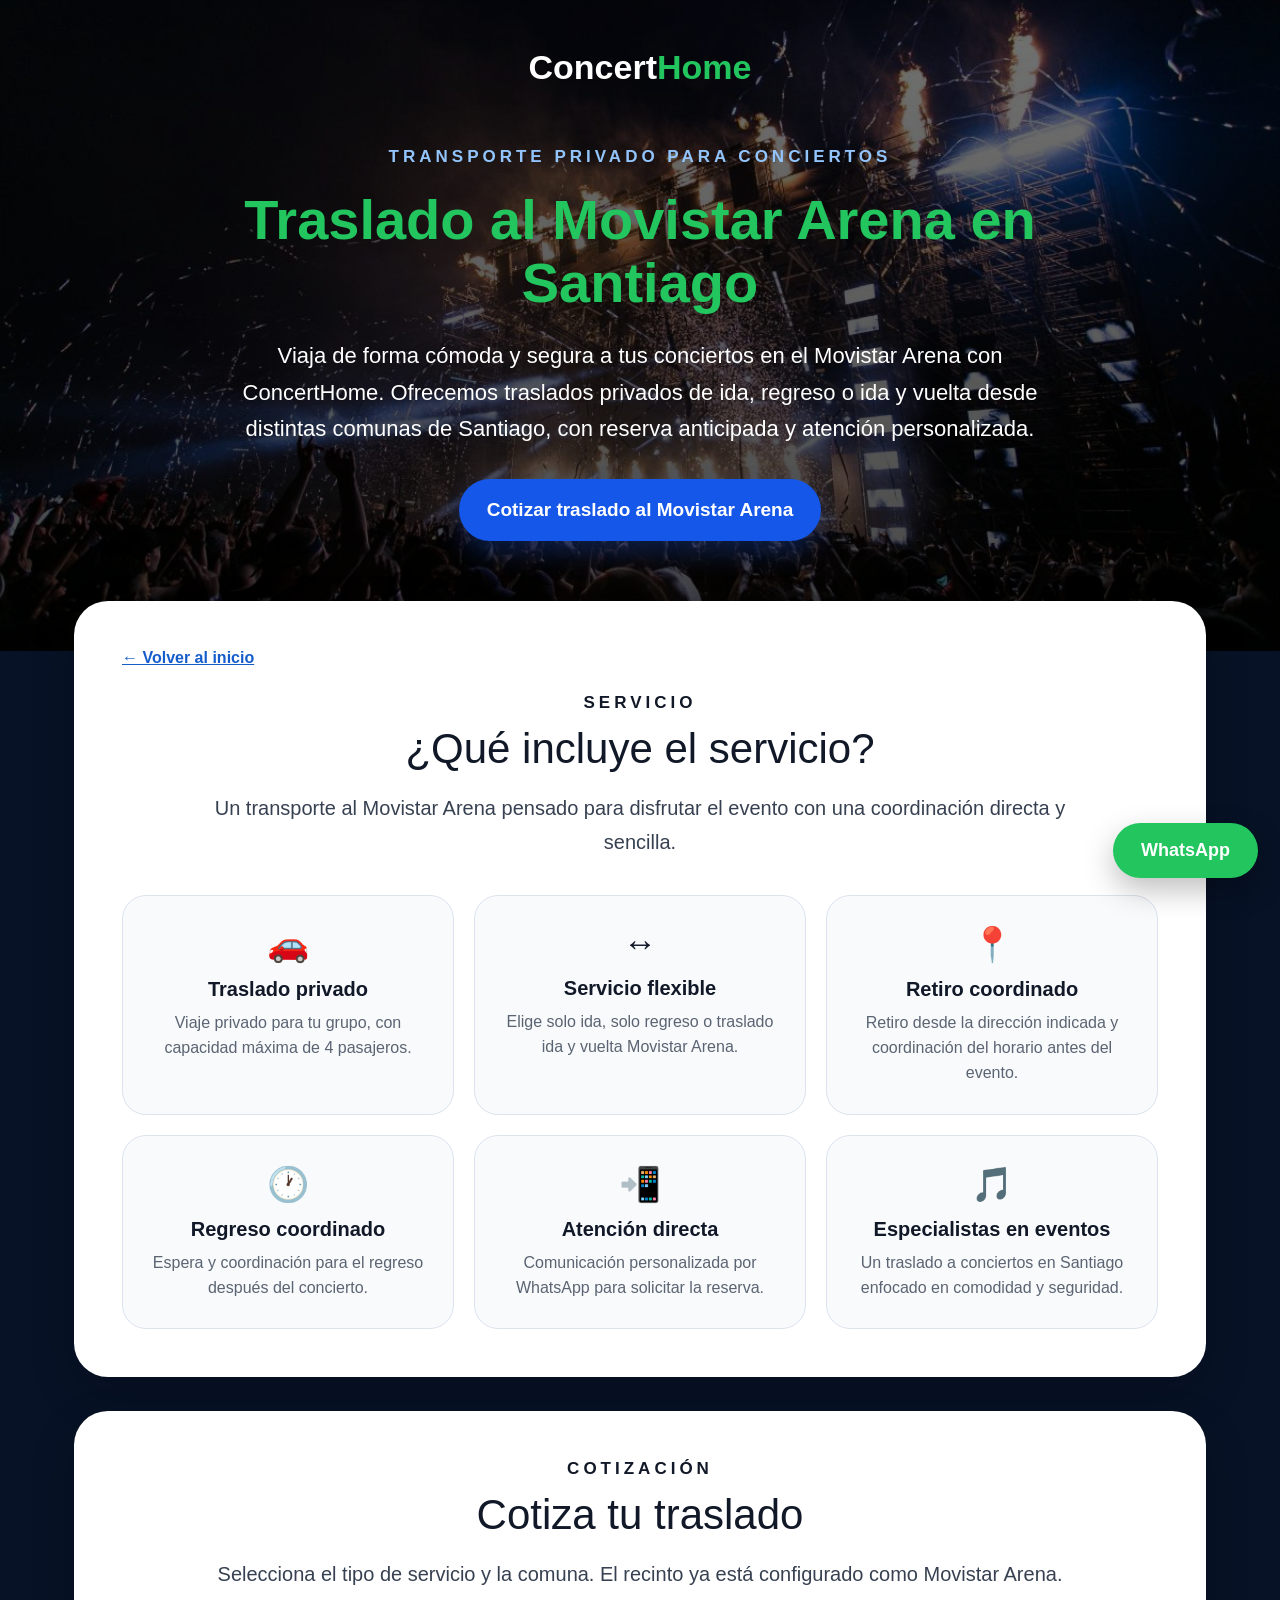
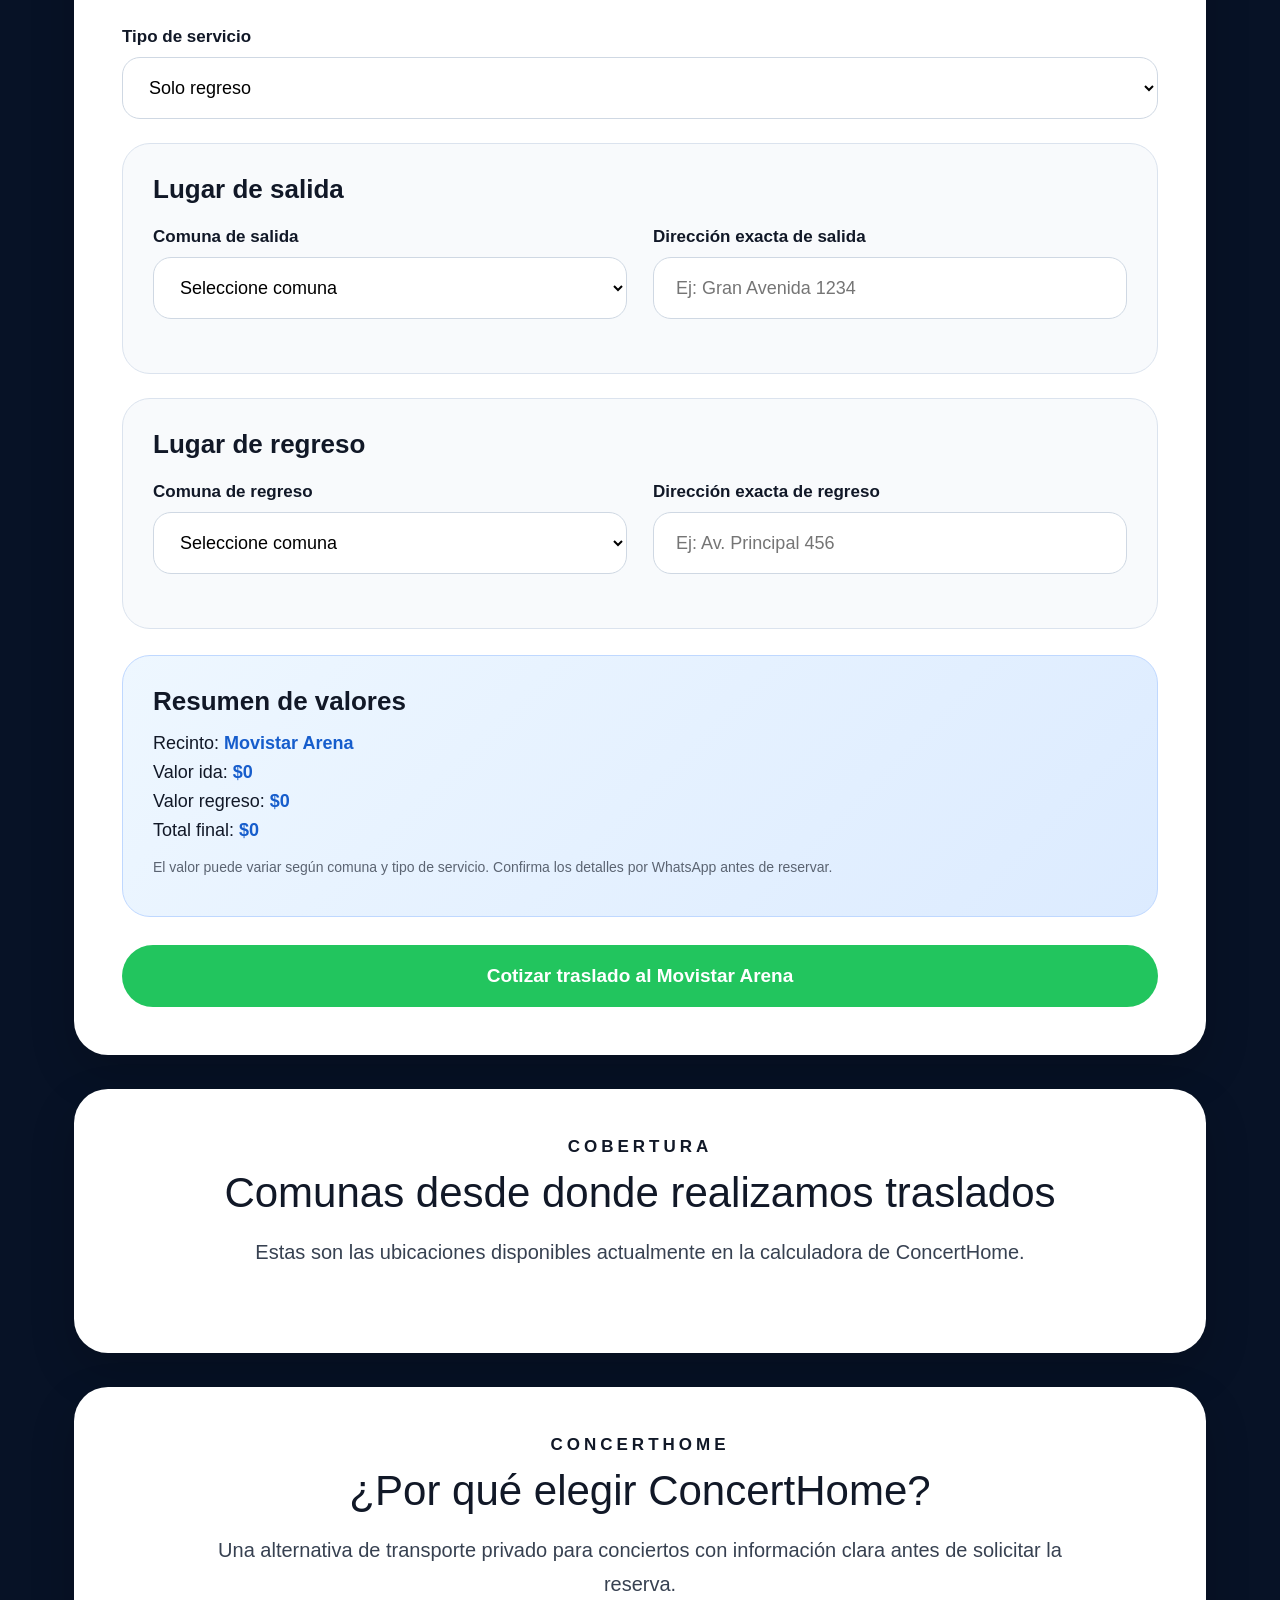
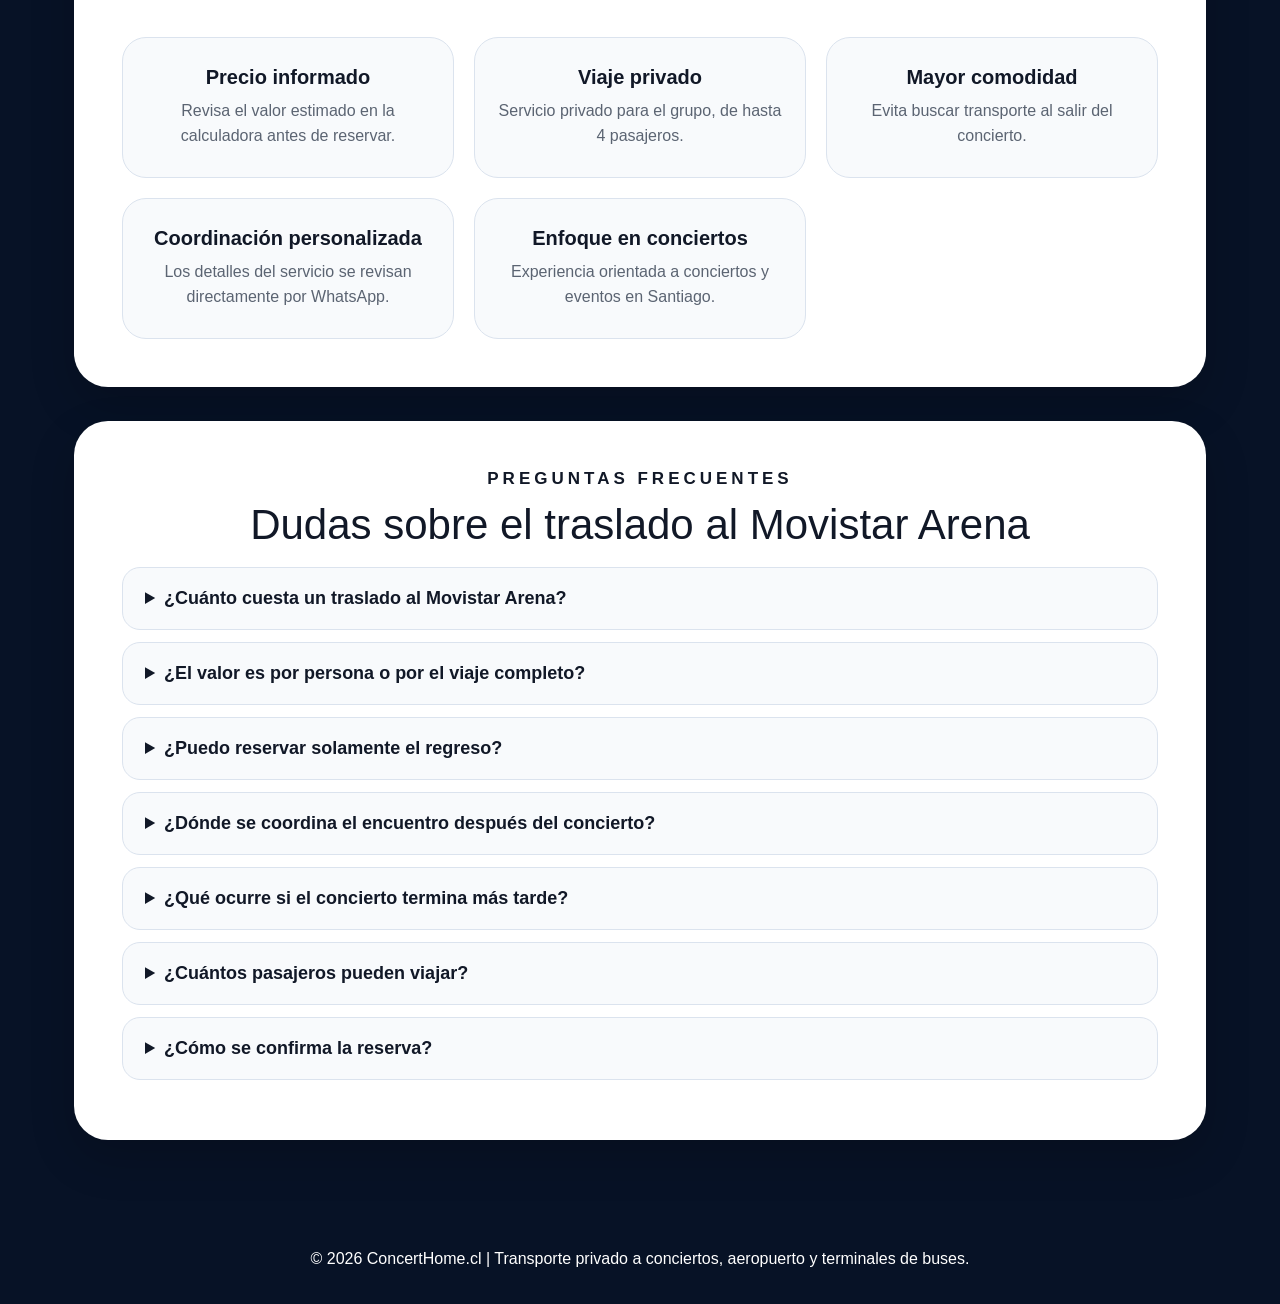
==== traslado-movistar-arena.html @ 7380d174 "Add Movistar Arena SEO landing page" ====
<!DOCTYPE html>
<html lang="es">
<head>
  <!-- Google Tag Manager -->
  <script>
  (function(w,d,s,l,i){w[l]=w[l]||[];w[l].push({'gtm.start':
  new Date().getTime(),event:'gtm.js'});var f=d.getElementsByTagName(s)[0],
  j=d.createElement(s),dl=l!='dataLayer'?'&l='+l:'';j.async=true;j.src=
  'https://www.googletagmanager.com/gtm.js?id='+i+dl;f.parentNode.insertBefore(j,f);
  })(window,document,'script','dataLayer','GTM-MF9P6RGQ');
  </script>
  <!-- End Google Tag Manager -->
  <meta charset="UTF-8">
  <meta name="viewport" content="width=device-width, initial-scale=1.0">
  <title>Traslado al Movistar Arena en Santiago | ConcertHome</title>
  <meta name="description" content="Cotiza tu traslado privado al Movistar Arena desde distintas comunas de Santiago. Viaja de ida, regreso o ida y vuelta con atención personalizada.">
  <link rel="canonical" href="https://concerthome.cl/traslado-movistar-arena.html">
  <meta property="og:type" content="website">
  <meta property="og:locale" content="es_CL">
  <meta property="og:site_name" content="ConcertHome">
  <meta property="og:title" content="Traslado al Movistar Arena en Santiago | ConcertHome">
  <meta property="og:description" content="Cotiza un traslado privado de ida, regreso o ida y vuelta al Movistar Arena desde distintas comunas de Santiago.">
  <meta property="og:url" content="https://concerthome.cl/traslado-movistar-arena.html">
  <meta property="og:image" content="https://concerthome.cl/fondo-concierto.jpg">
  <meta property="og:image:alt" content="Concierto en vivo durante la noche">
  <!-- Google tag (gtag.js) -->
  <script async src="https://www.googletagmanager.com/gtag/js?id=G-GWZK04RYD7"></script>
  <script>
    window.dataLayer = window.dataLayer || [];
    function gtag(){dataLayer.push(arguments);}
    gtag('js', new Date());
    gtag('config', 'G-GWZK04RYD7');
  </script>
  <script type="application/ld+json">
  {
    "@context": "https://schema.org",
    "@type": "Service",
    "name": "Traslado al Movistar Arena",
    "description": "Traslado privado de ida, regreso o ida y vuelta al Movistar Arena desde comunas disponibles de Santiago.",
    "provider": {
      "@type": "Organization",
      "name": "ConcertHome",
      "url": "https://concerthome.cl/"
    },
    "areaServed": {
      "@type": "AdministrativeArea",
      "name": "Región Metropolitana de Santiago"
    },
    "serviceType": "Transporte privado para conciertos",
    "url": "https://concerthome.cl/traslado-movistar-arena.html"
  }
  </script>
  <script type="application/ld+json">
  {
    "@context": "https://schema.org",
    "@type": "FAQPage",
    "mainEntity": [
      {
        "@type": "Question",
        "name": "¿Cuánto cuesta un traslado al Movistar Arena?",
        "acceptedAnswer": {
          "@type": "Answer",
          "text": "El precio depende de la comuna y del tipo de servicio. La calculadora muestra el valor estimado antes de solicitar la reserva."
        }
      },
      {
        "@type": "Question",
        "name": "¿El valor es por persona o por el viaje completo?",
        "acceptedAnswer": {
          "@type": "Answer",
          "text": "El servicio admite hasta 4 pasajeros. Confirma por WhatsApp si el precio mostrado corresponde al viaje completo antes de reservar."
        }
      },
      {
        "@type": "Question",
        "name": "¿Puedo reservar solamente el regreso?",
        "acceptedAnswer": {
          "@type": "Answer",
          "text": "Sí. La calculadora permite seleccionar solo ida, solo regreso o ida y vuelta."
        }
      },
      {
        "@type": "Question",
        "name": "¿Dónde se coordina el encuentro después del concierto?",
        "acceptedAnswer": {
          "@type": "Answer",
          "text": "El punto de encuentro se coordina directamente por WhatsApp antes del servicio."
        }
      },
      {
        "@type": "Question",
        "name": "¿Qué ocurre si el concierto termina más tarde?",
        "acceptedAnswer": {
          "@type": "Answer",
          "text": "La coordinación considera el horario de término del evento. Consulta por WhatsApp las condiciones aplicables a cambios o retrasos."
        }
      },
      {
        "@type": "Question",
        "name": "¿Cuántos pasajeros pueden viajar?",
        "acceptedAnswer": {
          "@type": "Answer",
          "text": "El servicio tiene una capacidad máxima de 4 pasajeros."
        }
      },
      {
        "@type": "Question",
        "name": "¿Cómo se confirma la reserva?",
        "acceptedAnswer": {
          "@type": "Answer",
          "text": "Después de cotizar, la solicitud se envía por WhatsApp para coordinar y confirmar la reserva directamente con ConcertHome."
        }
      }
    ]
  }
  </script>
  <style>
    * { box-sizing: border-box; margin: 0; padding: 0; }
    html { scroll-behavior: smooth; }
    body {
      font-family: Arial, Helvetica, sans-serif;
      background: #071226;
      color: #111827;
    }
    .hero {
      min-height: 640px;
      background: linear-gradient(rgba(0,0,0,.55), rgba(0,0,0,.72)), url("fondo-concierto.jpg");
      background-size: cover;
      background-position: center;
      padding: 48px 24px 110px;
      text-align: center;
      color: white;
    }
    .brand {
      display: inline-block;
      color: white;
      font-size: 34px;
      font-weight: 800;
      text-decoration: none;
      margin-bottom: 60px;
    }
    .brand span { color: #22c55e; }
    .hero-kicker {
      color: #93c5fd;
      letter-spacing: 4px;
      font-size: 17px;
      font-weight: 700;
      margin-bottom: 22px;
    }
    .hero h1 {
      color: #22c55e;
      font-size: 56px;
      line-height: 1.12;
      max-width: 850px;
      margin: 0 auto 24px;
      font-weight: 800;
    }
    .hero p {
      color: white;
      font-size: 22px;
      line-height: 1.65;
      max-width: 850px;
      margin: auto;
    }
    .hero-actions { margin-top: 32px; }
    .page {
      max-width: 1180px;
      margin: -50px auto 0;
      padding: 0 24px 40px;
    }
    .section-card {
      background: white;
      border-radius: 34px;
      padding: 48px;
      margin-bottom: 34px;
      box-shadow: 0 18px 45px rgba(0,0,0,.18);
    }
    .eyebrow {
      text-align: center;
      letter-spacing: 4px;
      font-weight: 700;
      font-size: 17px;
      margin-bottom: 12px;
    }
    .section-title {
      text-align: center;
      font-size: 42px;
      margin-bottom: 18px;
      font-weight: 500;
    }
    .section-text {
      text-align: center;
      font-size: 20px;
      line-height: 1.7;
      color: #374151;
      max-width: 900px;
      margin: 0 auto 36px;
    }
    .features {
      display: grid;
      grid-template-columns: repeat(3, 1fr);
      gap: 20px;
    }
    .feature {
      background: #f8fafc;
      border: 1px solid #dbe3ee;
      border-radius: 24px;
      padding: 28px 22px;
      text-align: center;
    }
    .feature h3 { font-size: 20px; margin-bottom: 10px; }
    .feature p { color: #5b6472; font-size: 16px; line-height: 1.55; }
    .feature .icon { font-size: 34px; margin-bottom: 14px; }
    .form-group { margin-bottom: 24px; }
    label {
      display: block;
      font-size: 17px;
      font-weight: 700;
      margin-bottom: 10px;
    }
    select, input {
      width: 100%;
      height: 62px;
      border-radius: 18px;
      border: 1px solid #cfd8e3;
      padding: 0 22px;
      font-size: 18px;
      background: white;
    }
    select:focus, input:focus {
      outline: none;
      border-color: #2563eb;
      box-shadow: 0 0 0 5px rgba(37,99,235,.15);
    }
    .grid-2 { display: grid; grid-template-columns: repeat(2, 1fr); gap: 26px; }
    .inner-box {
      background: #f8fafc;
      border: 1px solid #dbe3ee;
      border-radius: 28px;
      padding: 30px;
      margin-top: 24px;
    }
    .inner-box h3 { font-size: 26px; margin-bottom: 22px; }
    .hidden { display: none; }
    .summary {
      background: linear-gradient(135deg, #eef7ff, #dcebff);
      border: 1px solid #bfd8ff;
      border-radius: 28px;
      padding: 30px;
      margin-top: 26px;
    }
    .summary h3 { font-size: 26px; margin-bottom: 16px; }
    .summary p { font-size: 18px; margin: 8px 0; }
    .summary span { color: #165dcc; font-weight: 700; }
    .note { color: #5b6472; font-size: 14px !important; line-height: 1.5; margin-top: 16px !important; }
    .actions { margin-top: 28px; }
    .btn {
      min-height: 62px;
      border: 0;
      border-radius: 999px;
      padding: 17px 28px;
      color: white;
      text-decoration: none;
      font-size: 19px;
      font-weight: 800;
      display: inline-flex;
      align-items: center;
      justify-content: center;
      cursor: pointer;
    }
    .btn-primary { background: #1557e8; box-shadow: 0 12px 24px rgba(21,87,232,.28); }
    .btn-whatsapp { background: #22c55e; width: 100%; }
    .communes {
      display: flex;
      flex-wrap: wrap;
      gap: 10px;
      justify-content: center;
    }
    .commune {
      background: #edf1f5;
      color: #475569;
      padding: 9px 15px;
      border-radius: 999px;
      font-weight: 700;
      font-size: 14px;
    }
    .faq details {
      background: #f8fafc;
      border: 1px solid #dbe3ee;
      border-radius: 18px;
      padding: 20px 22px;
      margin-bottom: 12px;
    }
    .faq summary { cursor: pointer; font-size: 18px; font-weight: 700; }
    .faq p { color: #475569; line-height: 1.65; padding-top: 14px; }
    .back-link { display: inline-block; color: #165dcc; font-weight: 700; margin-bottom: 26px; }
    .whatsapp-float {
      position: fixed;
      right: 22px;
      bottom: 22px;
      background: #22c55e;
      color: white;
      text-decoration: none;
      padding: 17px 28px;
      border-radius: 999px;
      font-size: 18px;
      font-weight: 800;
      box-shadow: 0 12px 30px rgba(0,0,0,.25);
      z-index: 999;
    }
    footer { padding: 36px 24px; color: white; text-align: center; }
    @media (max-width: 900px) {
      .features { grid-template-columns: repeat(2, 1fr); }
      .grid-2 { grid-template-columns: 1fr; }
    }
    @media (max-width: 600px) {
      body { overflow-x: hidden; }
      .hero { min-height: auto; padding: 30px 18px 70px; }
      .brand { font-size: 27px; margin-bottom: 38px; }
      .hero-kicker { font-size: 13px; line-height: 1.5; }
      .hero h1 { font-size: 32px; }
      .hero p { font-size: 17px; }
      .page { margin-top: -30px; padding: 0 14px 30px; }
      .section-card { padding: 27px 18px; border-radius: 20px; }
      .section-title { font-size: 28px; }
      .section-text { font-size: 16px; }
      .features { grid-template-columns: 1fr; }
      .inner-box { padding: 22px 16px; }
      select, input { font-size: 16px; }
      .btn { width: 100%; font-size: 16px; }
      .whatsapp-float { right: 12px; bottom: 12px; padding: 12px 18px; font-size: 15px; }
    }
  </style>
</head>
<body>
  <!-- Google Tag Manager (noscript) -->
  <noscript><iframe src="https://www.googletagmanager.com/ns.html?id=GTM-MF9P6RGQ"
  height="0" width="0" style="display:none;visibility:hidden"></iframe></noscript>
  <!-- End Google Tag Manager (noscript) -->

  <header class="hero">
    <a class="brand" href="index.html" aria-label="Volver al inicio de ConcertHome">Concert<span>Home</span></a>
    <div class="hero-kicker">TRANSPORTE PRIVADO PARA CONCIERTOS</div>
    <h1>Traslado al Movistar Arena en Santiago</h1>
    <p>Viaja de forma cómoda y segura a tus conciertos en el Movistar Arena con ConcertHome. Ofrecemos traslados privados de ida, regreso o ida y vuelta desde distintas comunas de Santiago, con reserva anticipada y atención personalizada.</p>
    <div class="hero-actions">
      <a class="btn btn-primary" href="#cotizar">Cotizar traslado al Movistar Arena</a>
    </div>
  </header>

  <a class="whatsapp-float" id="whatsappFloat" href="https://wa.me/56965195972?text=Hola%2C%20quiero%20cotizar%20un%20traslado%20al%20Movistar%20Arena." target="_blank" rel="noopener" onclick="gtag('event', 'whatsapp_click');">WhatsApp</a>

  <main class="page">
    <section class="section-card">
      <a class="back-link" href="index.html">← Volver al inicio</a>
      <div class="eyebrow">SERVICIO</div>
      <h2 class="section-title">¿Qué incluye el servicio?</h2>
      <p class="section-text">Un transporte al Movistar Arena pensado para disfrutar el evento con una coordinación directa y sencilla.</p>
      <div class="features">
        <article class="feature"><div class="icon">🚗</div><h3>Traslado privado</h3><p>Viaje privado para tu grupo, con capacidad máxima de 4 pasajeros.</p></article>
        <article class="feature"><div class="icon">↔️</div><h3>Servicio flexible</h3><p>Elige solo ida, solo regreso o traslado ida y vuelta Movistar Arena.</p></article>
        <article class="feature"><div class="icon">📍</div><h3>Retiro coordinado</h3><p>Retiro desde la dirección indicada y coordinación del horario antes del evento.</p></article>
        <article class="feature"><div class="icon">🕐</div><h3>Regreso coordinado</h3><p>Espera y coordinación para el regreso después del concierto.</p></article>
        <article class="feature"><div class="icon">📲</div><h3>Atención directa</h3><p>Comunicación personalizada por WhatsApp para solicitar la reserva.</p></article>
        <article class="feature"><div class="icon">🎵</div><h3>Especialistas en eventos</h3><p>Un traslado a conciertos en Santiago enfocado en comodidad y seguridad.</p></article>
      </div>
    </section>

    <section class="section-card" id="cotizar">
      <div class="eyebrow">COTIZACIÓN</div>
      <h2 class="section-title">Cotiza tu traslado</h2>
      <p class="section-text">Selecciona el tipo de servicio y la comuna. El recinto ya está configurado como Movistar Arena.</p>
      <div class="form-group">
        <label for="tipoServicio">Tipo de servicio</label>
        <select id="tipoServicio">
          <option value="ida">Solo ida</option>
          <option value="regreso" selected>Solo regreso</option>
          <option value="ida_vuelta">Ida y vuelta</option>
        </select>
      </div>
      <div class="inner-box" id="bloqueIda">
        <h3>Lugar de salida</h3>
        <div class="grid-2">
          <div class="form-group">
            <label for="comunaIda">Comuna de salida</label>
            <select id="comunaIda"><option value="">Seleccione comuna</option></select>
          </div>
          <div class="form-group">
            <label for="direccionIda">Dirección exacta de salida</label>
            <input id="direccionIda" type="text" placeholder="Ej: Gran Avenida 1234">
          </div>
        </div>
      </div>
      <div class="inner-box" id="bloqueRegreso">
        <h3>Lugar de regreso</h3>
        <div class="grid-2">
          <div class="form-group">
            <label for="comunaRegreso">Comuna de regreso</label>
            <select id="comunaRegreso"><option value="">Seleccione comuna</option></select>
          </div>
          <div class="form-group">
            <label for="direccionRegreso">Dirección exacta de regreso</label>
            <input id="direccionRegreso" type="text" placeholder="Ej: Av. Principal 456">
          </div>
        </div>
      </div>
      <div class="summary" aria-live="polite">
        <h3>Resumen de valores</h3>
        <p>Recinto: <span>Movistar Arena</span></p>
        <p>Valor ida: <span id="valorIda">$0</span></p>
        <p>Valor regreso: <span id="valorRegreso">$0</span></p>
        <p>Total final: <span id="valorTotal">$0</span></p>
        <p class="note">El valor puede variar según comuna y tipo de servicio. Confirma los detalles por WhatsApp antes de reservar.</p>
      </div>
      <div class="actions">
        <a class="btn btn-whatsapp" id="btnWhatsapp" href="https://wa.me/56965195972?text=Hola%2C%20quiero%20cotizar%20un%20traslado%20al%20Movistar%20Arena." target="_blank" rel="noopener" onclick="gtag('event', 'whatsapp_click');">Cotizar traslado al Movistar Arena</a>
      </div>
    </section>

    <section class="section-card">
      <div class="eyebrow">COBERTURA</div>
      <h2 class="section-title">Comunas desde donde realizamos traslados</h2>
      <p class="section-text">Estas son las ubicaciones disponibles actualmente en la calculadora de ConcertHome.</p>
      <div class="communes" id="listaComunas"></div>
    </section>

    <section class="section-card">
      <div class="eyebrow">CONCERTHOME</div>
      <h2 class="section-title">¿Por qué elegir ConcertHome?</h2>
      <p class="section-text">Una alternativa de transporte privado para conciertos con información clara antes de solicitar la reserva.</p>
      <div class="features">
        <article class="feature"><h3>Precio informado</h3><p>Revisa el valor estimado en la calculadora antes de reservar.</p></article>
        <article class="feature"><h3>Viaje privado</h3><p>Servicio privado para el grupo, de hasta 4 pasajeros.</p></article>
        <article class="feature"><h3>Mayor comodidad</h3><p>Evita buscar transporte al salir del concierto.</p></article>
        <article class="feature"><h3>Coordinación personalizada</h3><p>Los detalles del servicio se revisan directamente por WhatsApp.</p></article>
        <article class="feature"><h3>Enfoque en conciertos</h3><p>Experiencia orientada a conciertos y eventos en Santiago.</p></article>
      </div>
    </section>

    <section class="section-card faq">
      <div class="eyebrow">PREGUNTAS FRECUENTES</div>
      <h2 class="section-title">Dudas sobre el traslado al Movistar Arena</h2>
      <details><summary>¿Cuánto cuesta un traslado al Movistar Arena?</summary><p>El precio depende de la comuna y del tipo de servicio. Usa la calculadora para conocer el valor estimado antes de solicitar la reserva.</p></details>
      <!-- CONFIRMAR: indicar expresamente si todas las tarifas corresponden al vehículo completo. -->
      <details><summary>¿El valor es por persona o por el viaje completo?</summary><p>El servicio admite hasta 4 pasajeros. Confirma por WhatsApp si el precio mostrado corresponde al viaje completo antes de reservar.</p></details>
      <details><summary>¿Puedo reservar solamente el regreso?</summary><p>Sí. La calculadora permite seleccionar solo ida, solo regreso o ida y vuelta.</p></details>
      <!-- CONFIRMAR: definir el punto o procedimiento habitual de encuentro después de cada evento. -->
      <details><summary>¿Dónde se coordina el encuentro después del concierto?</summary><p>El punto de encuentro se coordina directamente por WhatsApp antes del servicio.</p></details>
      <!-- CONFIRMAR: definir tolerancia de espera y posibles cargos ante retrasos del evento. -->
      <details><summary>¿Qué ocurre si el concierto termina más tarde?</summary><p>La coordinación considera el horario de término del evento. Consulta por WhatsApp las condiciones aplicables a cambios o retrasos.</p></details>
      <details><summary>¿Cuántos pasajeros pueden viajar?</summary><p>El servicio tiene una capacidad máxima de 4 pasajeros.</p></details>
      <!-- CONFIRMAR: definir si se exige abono, comprobante u otro requisito para confirmar. -->
      <details><summary>¿Cómo se confirma la reserva?</summary><p>Después de cotizar, la solicitud se envía por WhatsApp para coordinar y confirmar la reserva directamente con ConcertHome.</p></details>
    </section>
  </main>

  <footer>© 2026 ConcertHome.cl | Transporte privado a conciertos, aeropuerto y terminales de buses.</footer>
  <script src="concert-home-data.js"></script>
  <script>
    const tipoServicio = document.getElementById("tipoServicio");
    const comunaIda = document.getElementById("comunaIda");
    const comunaRegreso = document.getElementById("comunaRegreso");
    const direccionIda = document.getElementById("direccionIda");
    const direccionRegreso = document.getElementById("direccionRegreso");
    const bloqueIda = document.getElementById("bloqueIda");
    const bloqueRegreso = document.getElementById("bloqueRegreso");
    const valorIda = document.getElementById("valorIda");
    const valorRegreso = document.getElementById("valorRegreso");
    const valorTotal = document.getElementById("valorTotal");
    const btnWhatsapp = document.getElementById("btnWhatsapp");
    const whatsappFloat = document.getElementById("whatsappFloat");

    function formatoCLP(valor) {
      return "$" + valor.toLocaleString("es-CL");
    }

    function cargarComunas() {
      const comunas = Object.keys(preciosComunas).sort((a, b) => a.localeCompare(b, "es"));
      comunas.forEach((comuna) => {
        [comunaIda, comunaRegreso].forEach((select) => {
          const option = document.createElement("option");
          option.value = comuna;
          option.textContent = comuna;
          select.appendChild(option);
        });
        const item = document.createElement("span");
        item.className = "commune";
        item.textContent = comuna;
        document.getElementById("listaComunas").appendChild(item);
      });
    }

    function actualizarVista() {
      const tipo = tipoServicio.value;
      bloqueIda.classList.toggle("hidden", tipo === "regreso");
      bloqueRegreso.classList.toggle("hidden", tipo === "ida");
      calcular();
    }

    function calcular() {
      const tipo = tipoServicio.value;
      const ida = (tipo === "ida" || tipo === "ida_vuelta") ? (preciosComunas[comunaIda.value] || 0) : 0;
      const regreso = (tipo === "regreso" || tipo === "ida_vuelta") ? (preciosComunas[comunaRegreso.value] || 0) : 0;
      const total = ida + regreso;
      valorIda.textContent = formatoCLP(ida);
      valorRegreso.textContent = formatoCLP(regreso);
      valorTotal.textContent = formatoCLP(total);

      const mensaje = [
        "Hola, quiero cotizar un traslado al Movistar Arena.",
        "",
        "Tipo de servicio: " + tipoServicio.options[tipoServicio.selectedIndex].text,
        "Comuna de ida: " + (comunaIda.value || "No aplica"),
        "Dirección ida: " + (direccionIda.value || "No indicada"),
        "Comuna de regreso: " + (comunaRegreso.value || "No aplica"),
        "Dirección regreso: " + (direccionRegreso.value || "No indicada"),
        "",
        "Valor ida: " + formatoCLP(ida),
        "Valor regreso: " + formatoCLP(regreso),
        "Total estimado: " + formatoCLP(total)
      ].join("\n");
      const link = "https://wa.me/" + telefonoWhatsApp + "?text=" + encodeURIComponent(mensaje);
      btnWhatsapp.href = link;
      whatsappFloat.href = link;
    }

    tipoServicio.addEventListener("change", actualizarVista);
    comunaIda.addEventListener("change", calcular);
    comunaRegreso.addEventListener("change", calcular);
    direccionIda.addEventListener("input", calcular);
    direccionRegreso.addEventListener("input", calcular);
    cargarComunas();
    actualizarVista();
  </script>
</body>
</html>
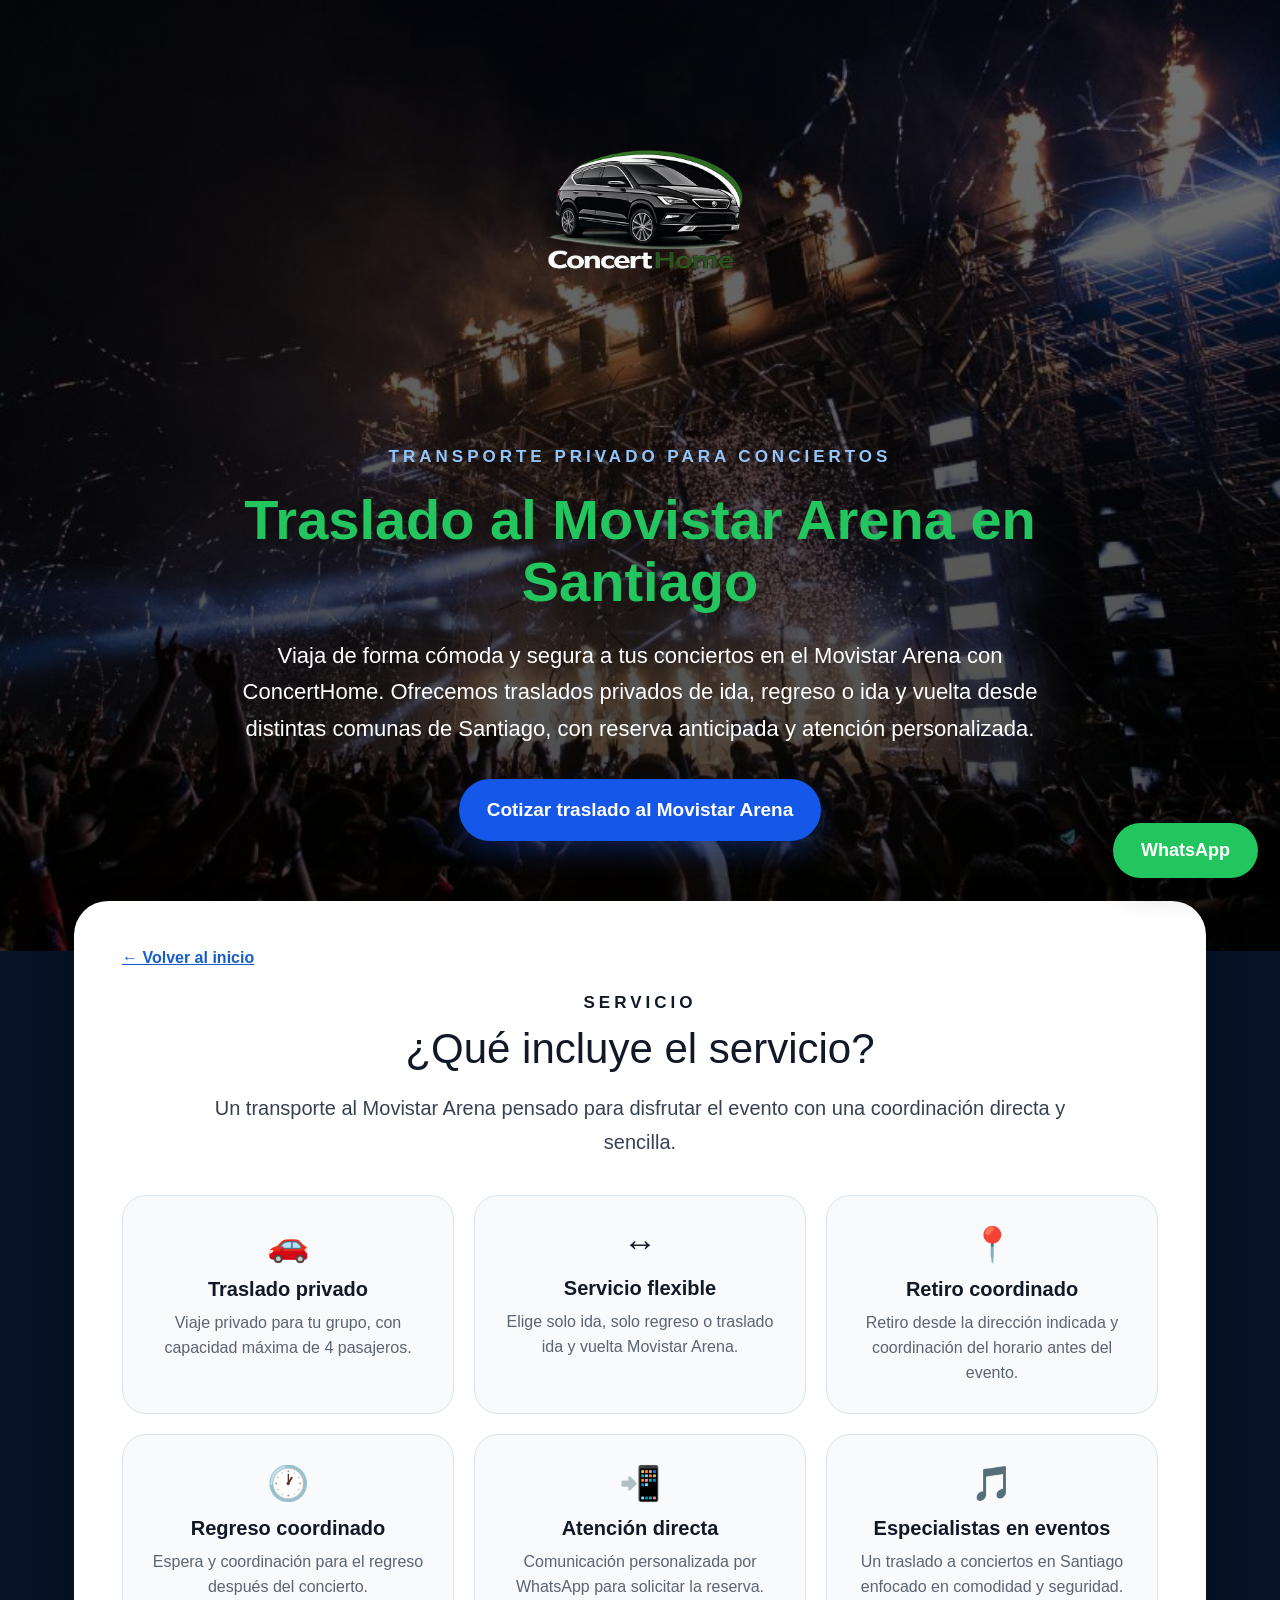
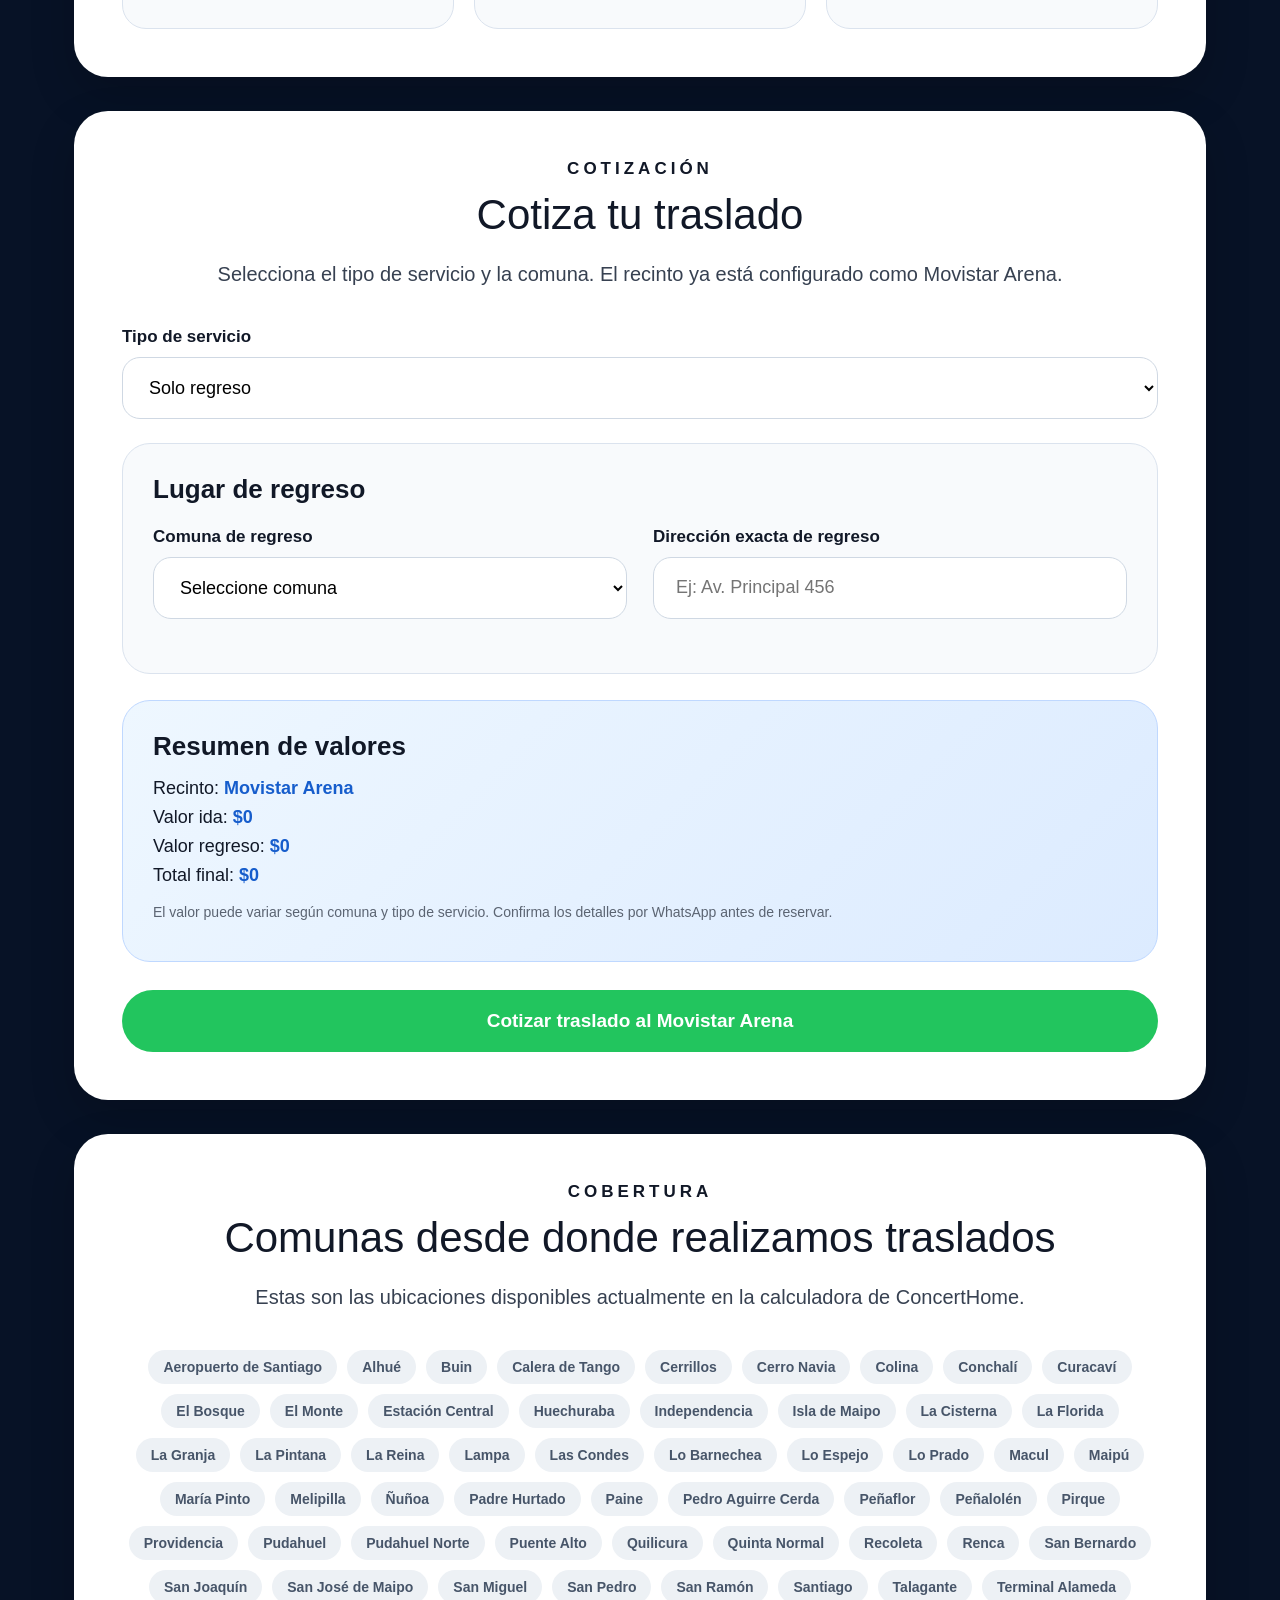
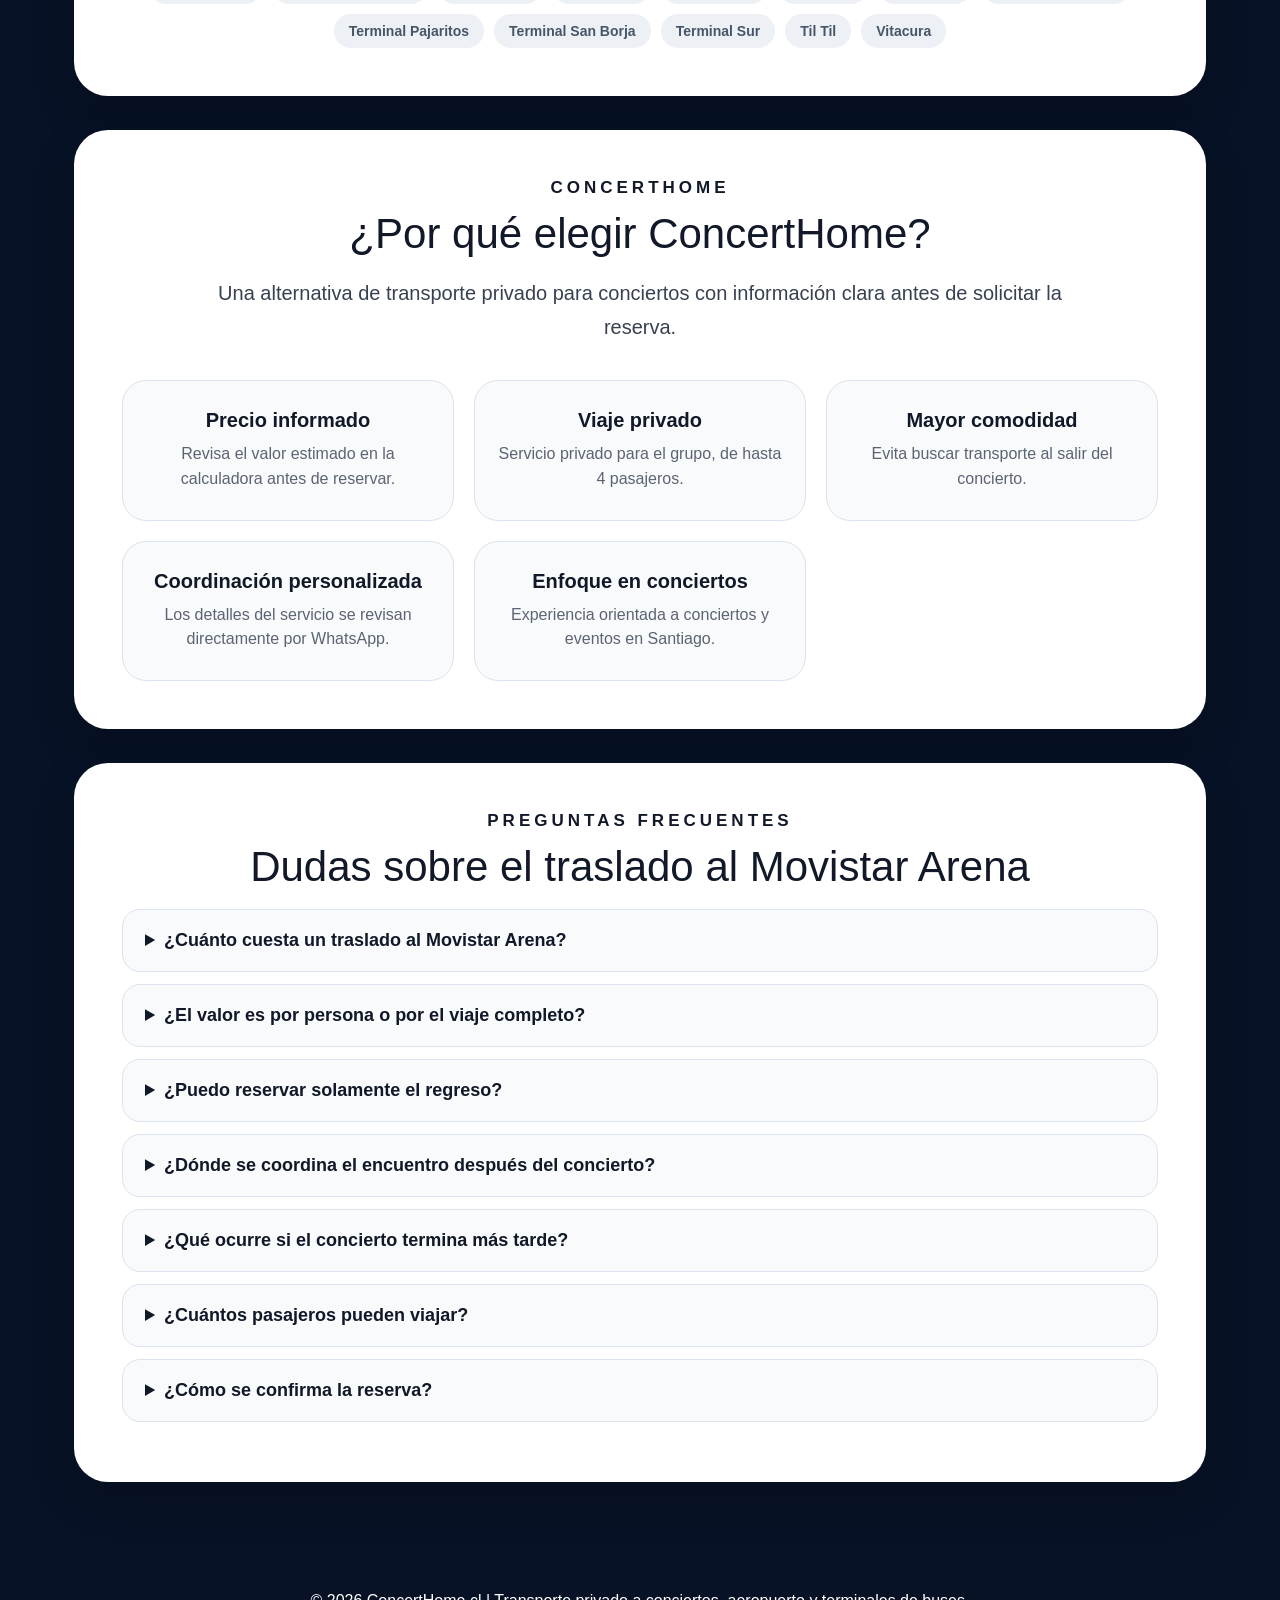
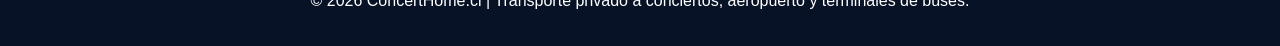
==== commit edc323b3: "Use ConcertHome logo on Movistar Arena page" ====
--- a/traslado-movistar-arena.html
+++ b/traslado-movistar-arena.html
@@ -132,14 +132,16 @@
       color: white;
     }
     .brand {
-      display: inline-block;
-      color: white;
-      font-size: 34px;
-      font-weight: 800;
-      text-decoration: none;
-      margin-bottom: 60px;
-    }
-    .brand span { color: #22c55e; }
+      display: block;
+      max-width: 520px;
+      margin: 0 auto 52px;
+    }
+    .brand img {
+      display: block;
+      width: 100%;
+      height: auto;
+      object-fit: contain;
+    }
     .hero-kicker {
       color: #93c5fd;
       letter-spacing: 4px;
@@ -316,7 +318,7 @@
     @media (max-width: 600px) {
       body { overflow-x: hidden; }
       .hero { min-height: auto; padding: 30px 18px 70px; }
-      .brand { font-size: 27px; margin-bottom: 38px; }
+      .brand { max-width: 260px; margin-bottom: 34px; }
       .hero-kicker { font-size: 13px; line-height: 1.5; }
       .hero h1 { font-size: 32px; }
       .hero p { font-size: 17px; }
@@ -339,7 +341,9 @@
   <!-- End Google Tag Manager (noscript) -->
 
   <header class="hero">
-    <a class="brand" href="index.html" aria-label="Volver al inicio de ConcertHome">Concert<span>Home</span></a>
+    <a class="brand" href="index.html" aria-label="Volver al inicio de ConcertHome">
+      <img src="logo.png.png" alt="ConcertHome">
+    </a>
     <div class="hero-kicker">TRANSPORTE PRIVADO PARA CONCIERTOS</div>
     <h1>Traslado al Movistar Arena en Santiago</h1>
     <p>Viaja de forma cómoda y segura a tus conciertos en el Movistar Arena con ConcertHome. Ofrecemos traslados privados de ida, regreso o ida y vuelta desde distintas comunas de Santiago, con reserva anticipada y atención personalizada.</p>
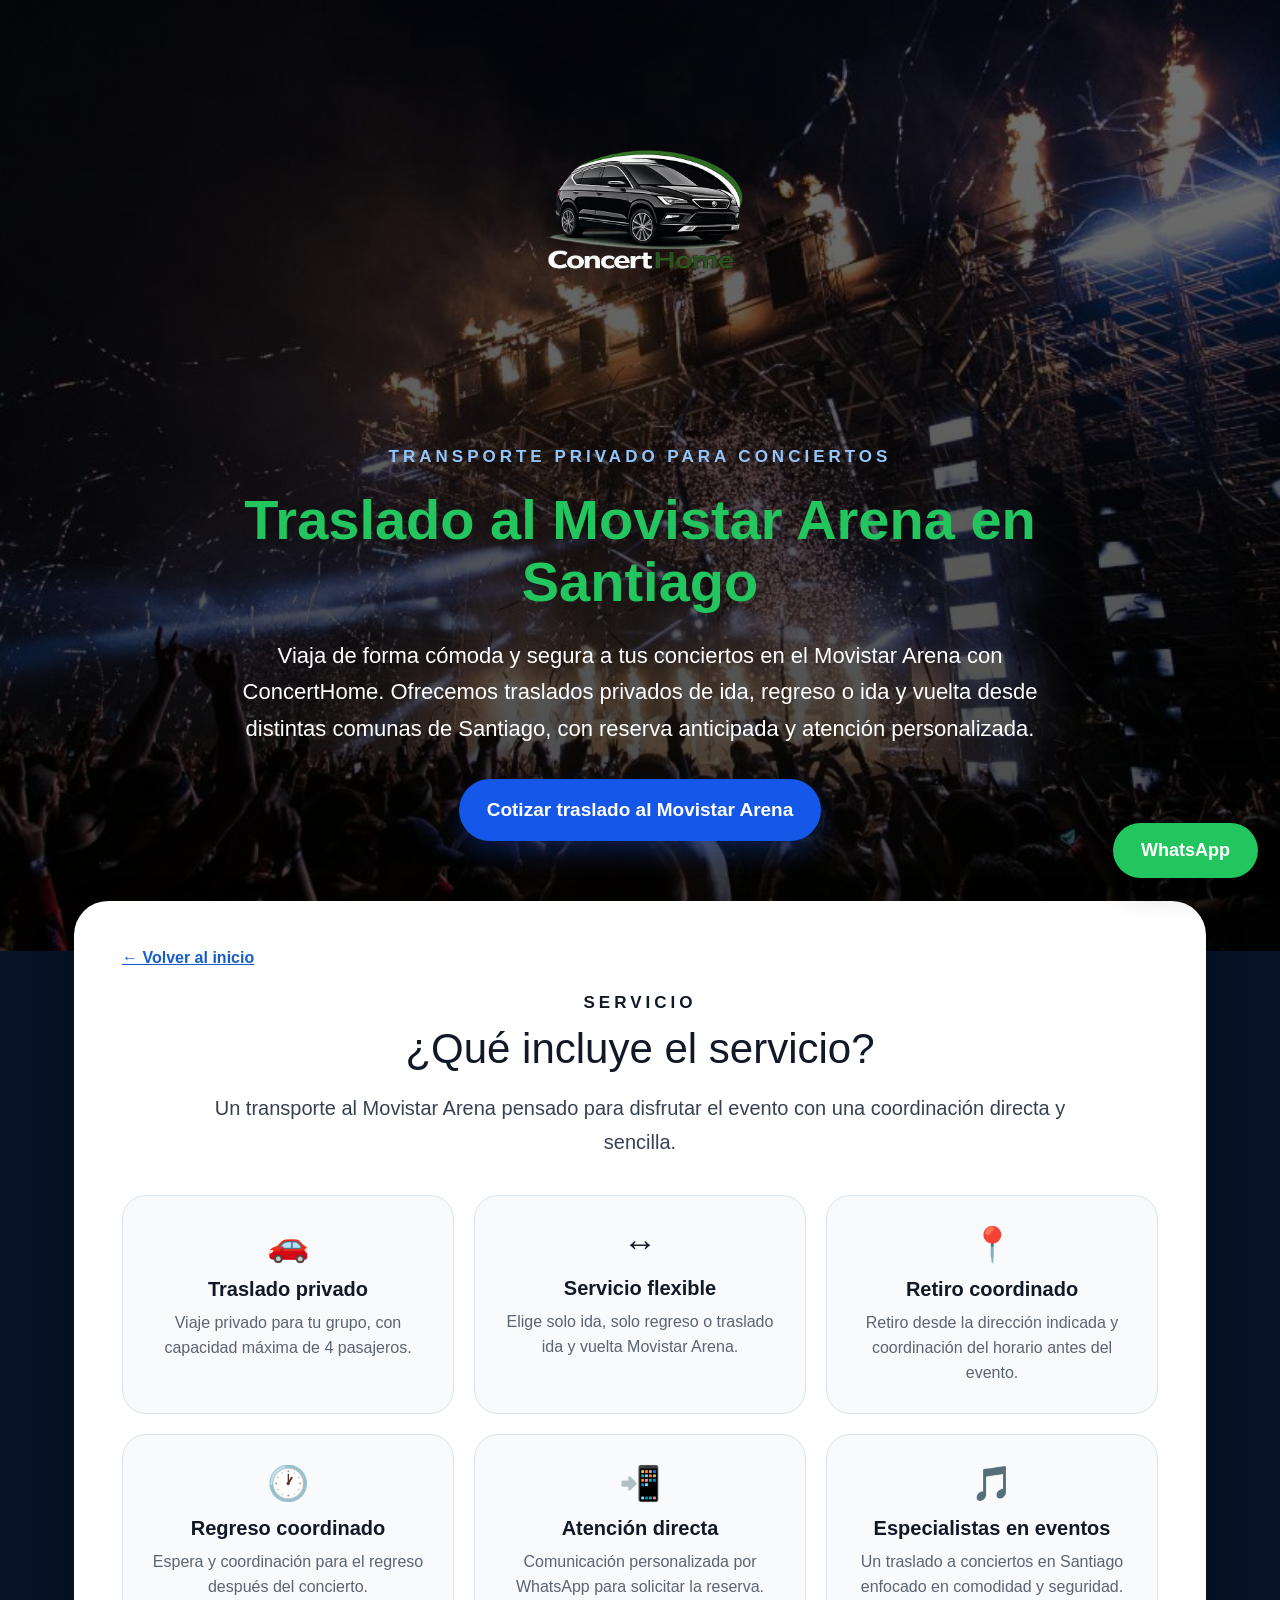
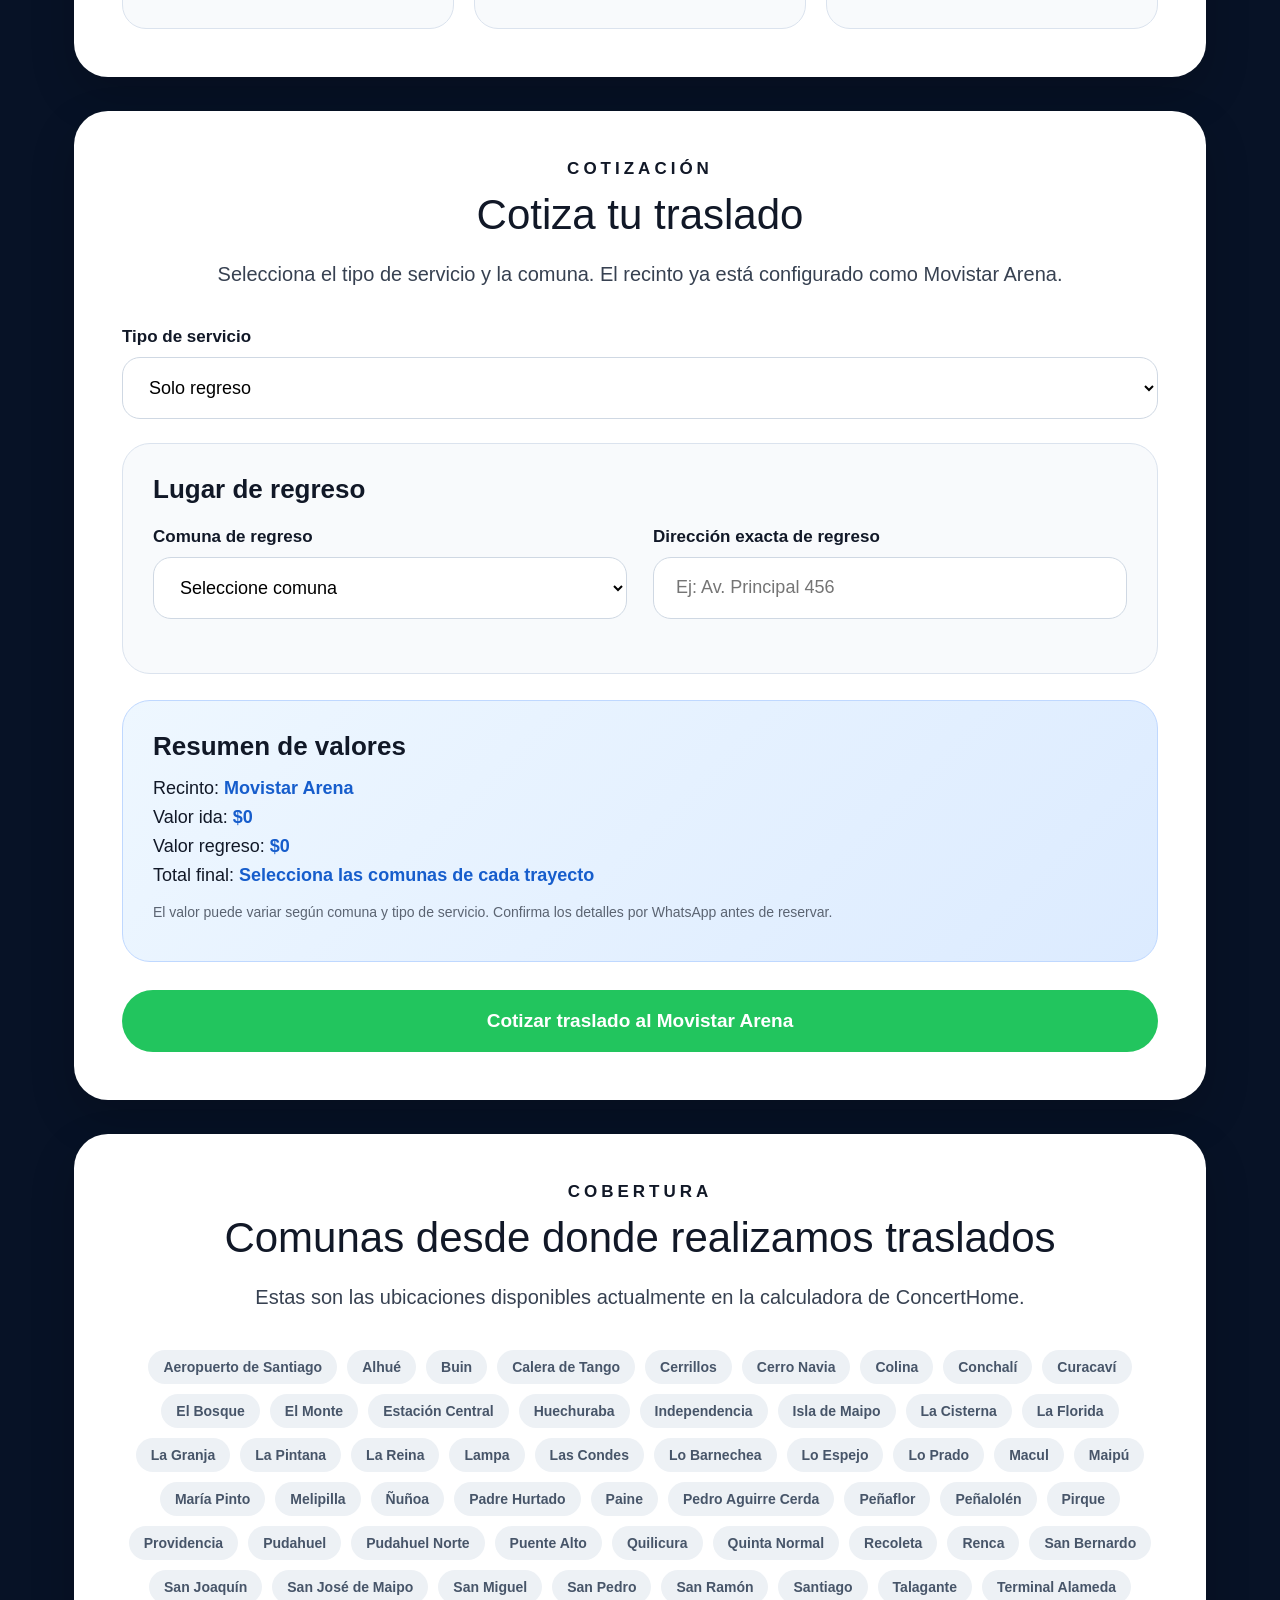
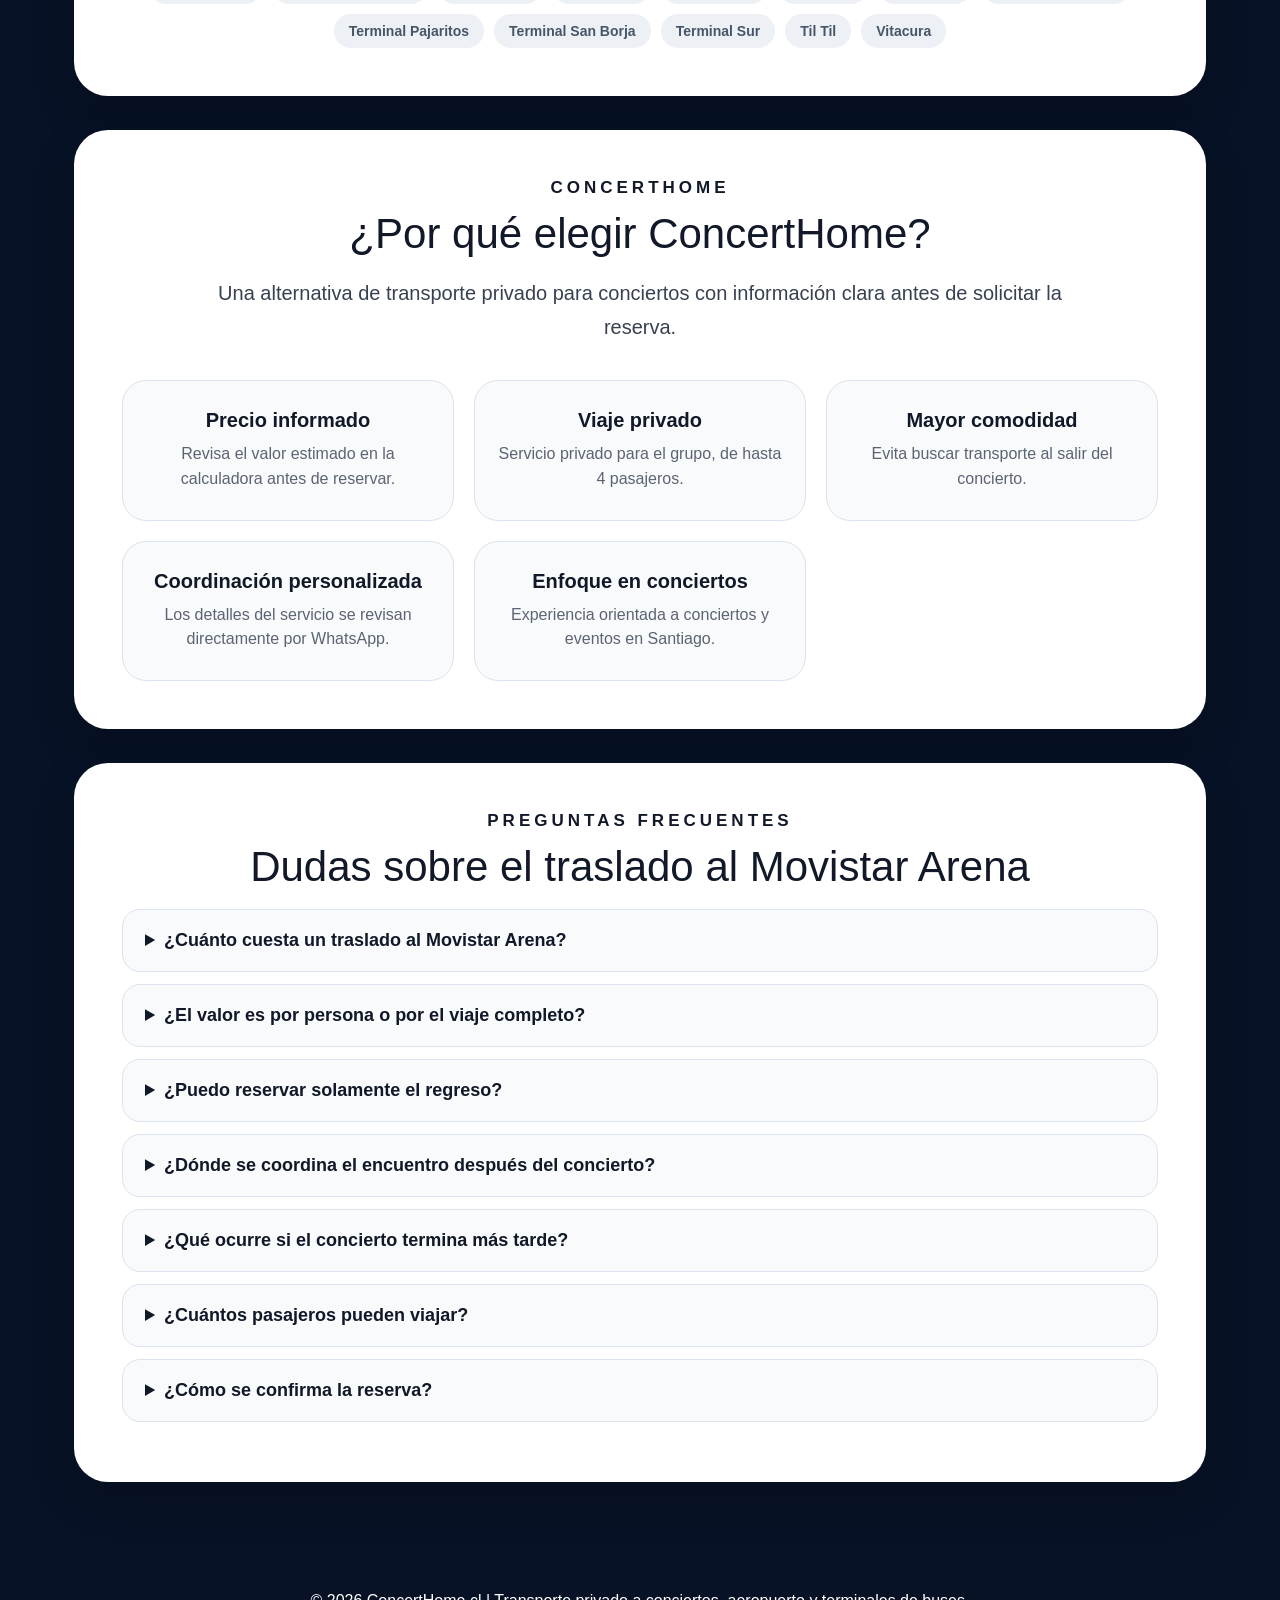
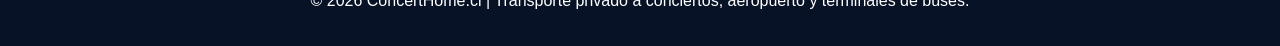
==== commit 1b2b9749: "Completar ajuste 2% de aeropuerto y validar ambos trayectos antes de cotizar" ====
--- a/traslado-movistar-arena.html
+++ b/traslado-movistar-arena.html
@@ -508,7 +508,7 @@
       const total = ida + regreso;
       valorIda.textContent = formatoCLP(ida);
       valorRegreso.textContent = formatoCLP(regreso);
-      valorTotal.textContent = formatoCLP(total);
+      valorTotal.textContent = cotizacionCompleta() ? formatoCLP(total) : "Selecciona las comunas de cada trayecto";
 
       const mensaje = [
         "Hola, quiero cotizar un traslado al Movistar Arena.",
@@ -533,8 +533,10 @@
     comunaRegreso.addEventListener("change", calcular);
     direccionIda.addEventListener("input", calcular);
     direccionRegreso.addEventListener("input", calcular);
+    protegerCotizacion();
     cargarComunas();
     actualizarVista();
   </script>
 </body>
 </html>
+
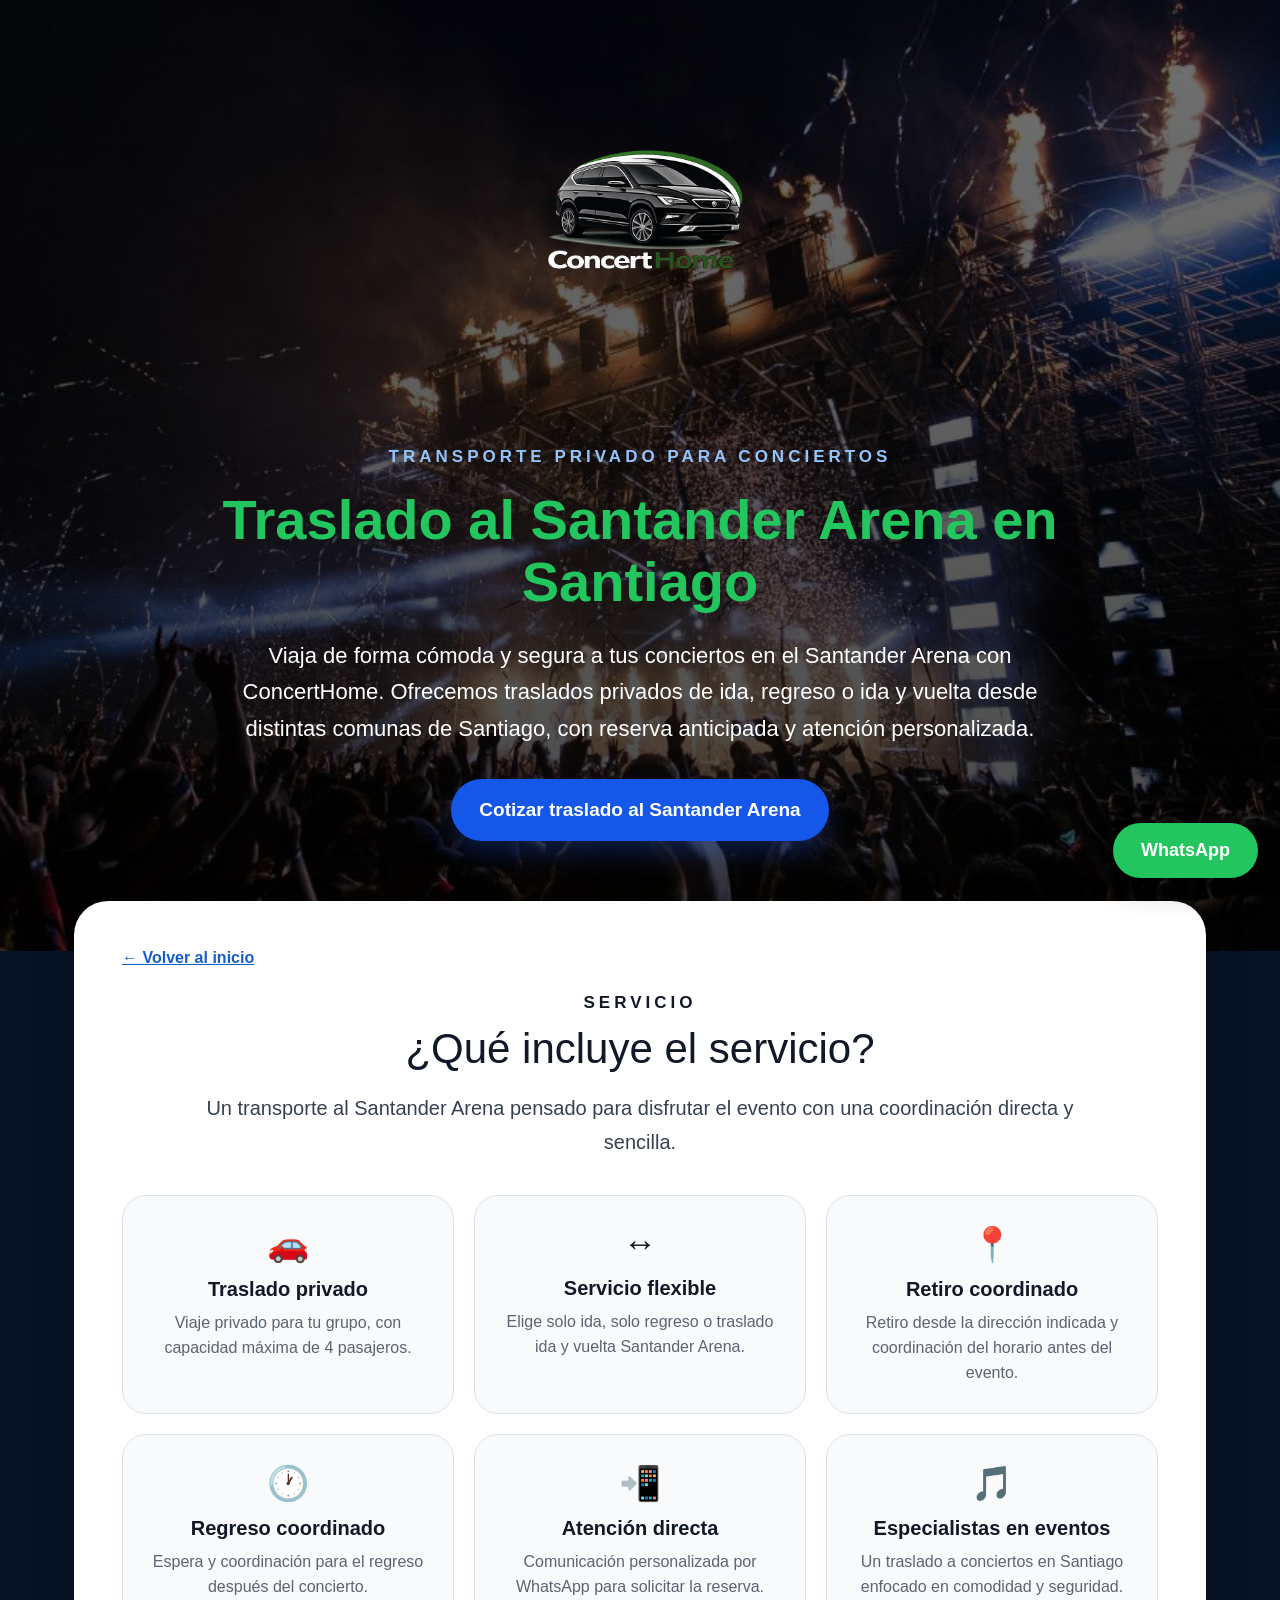
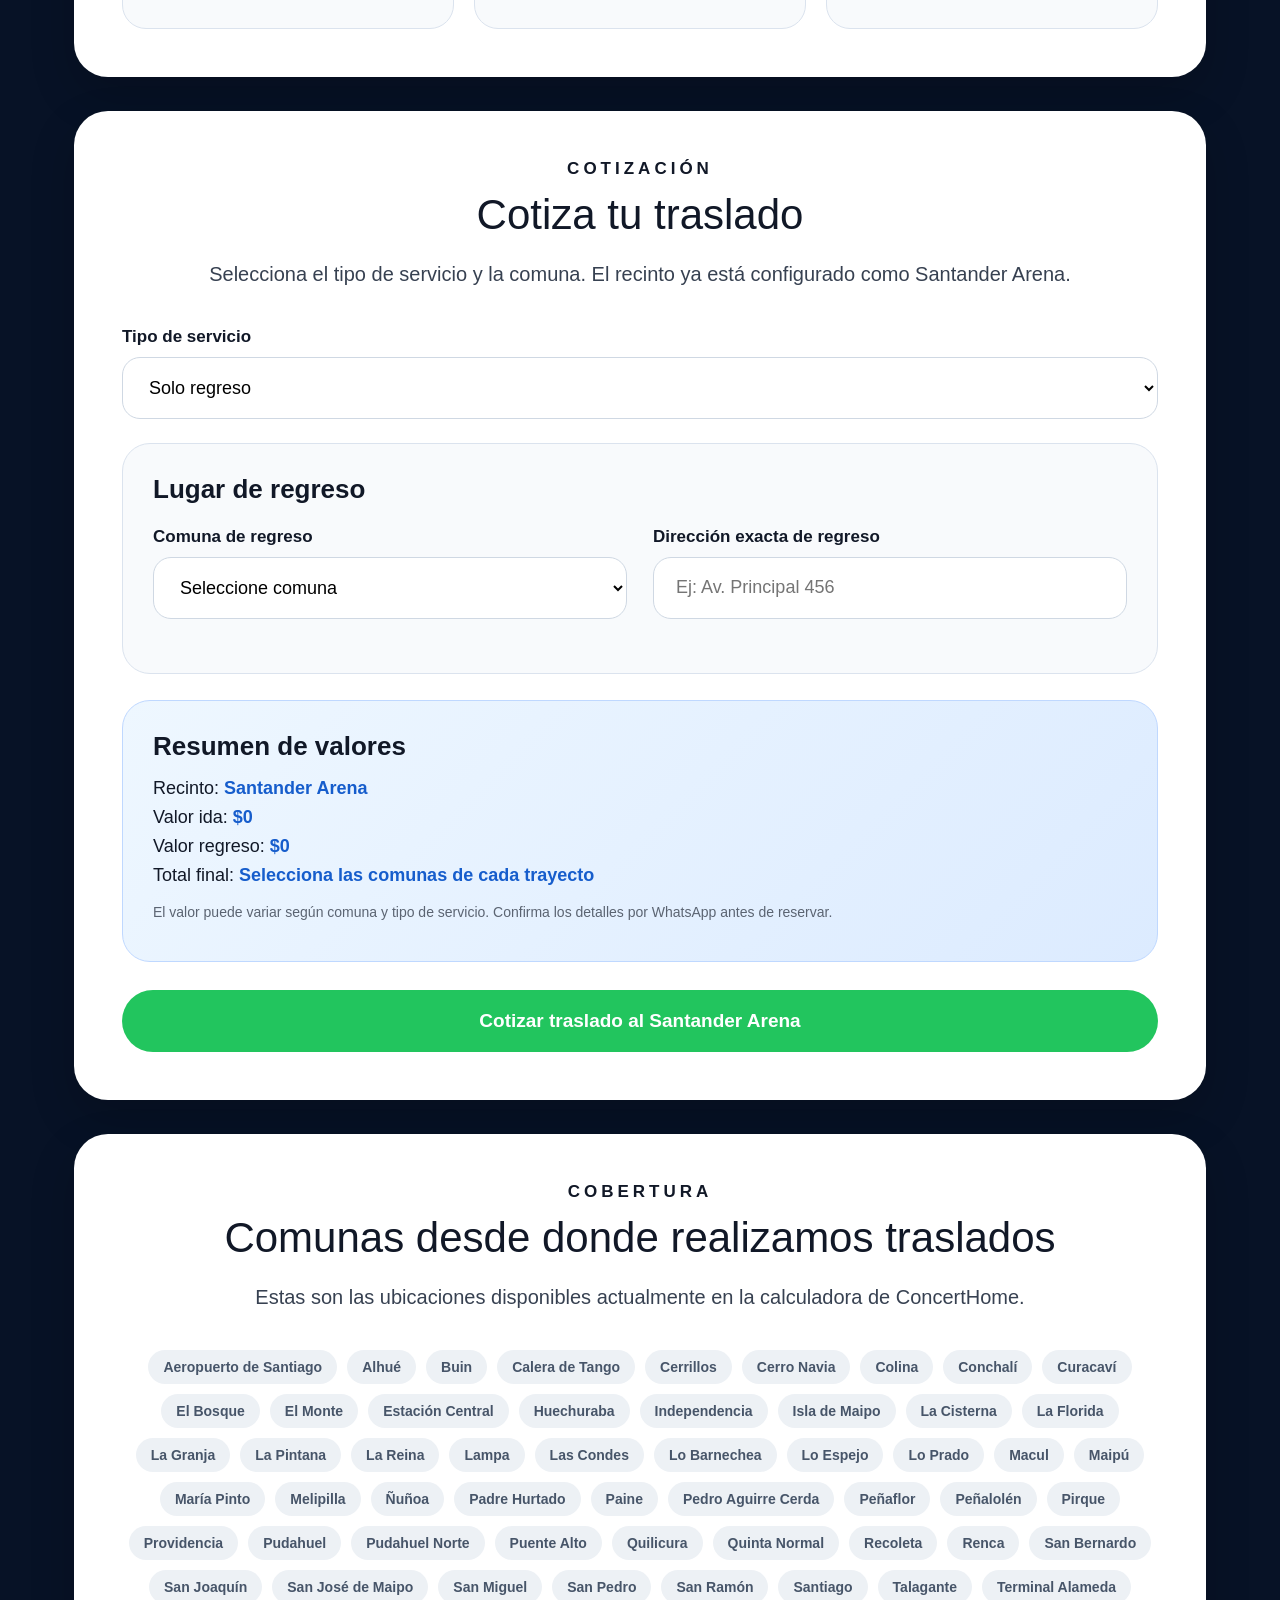
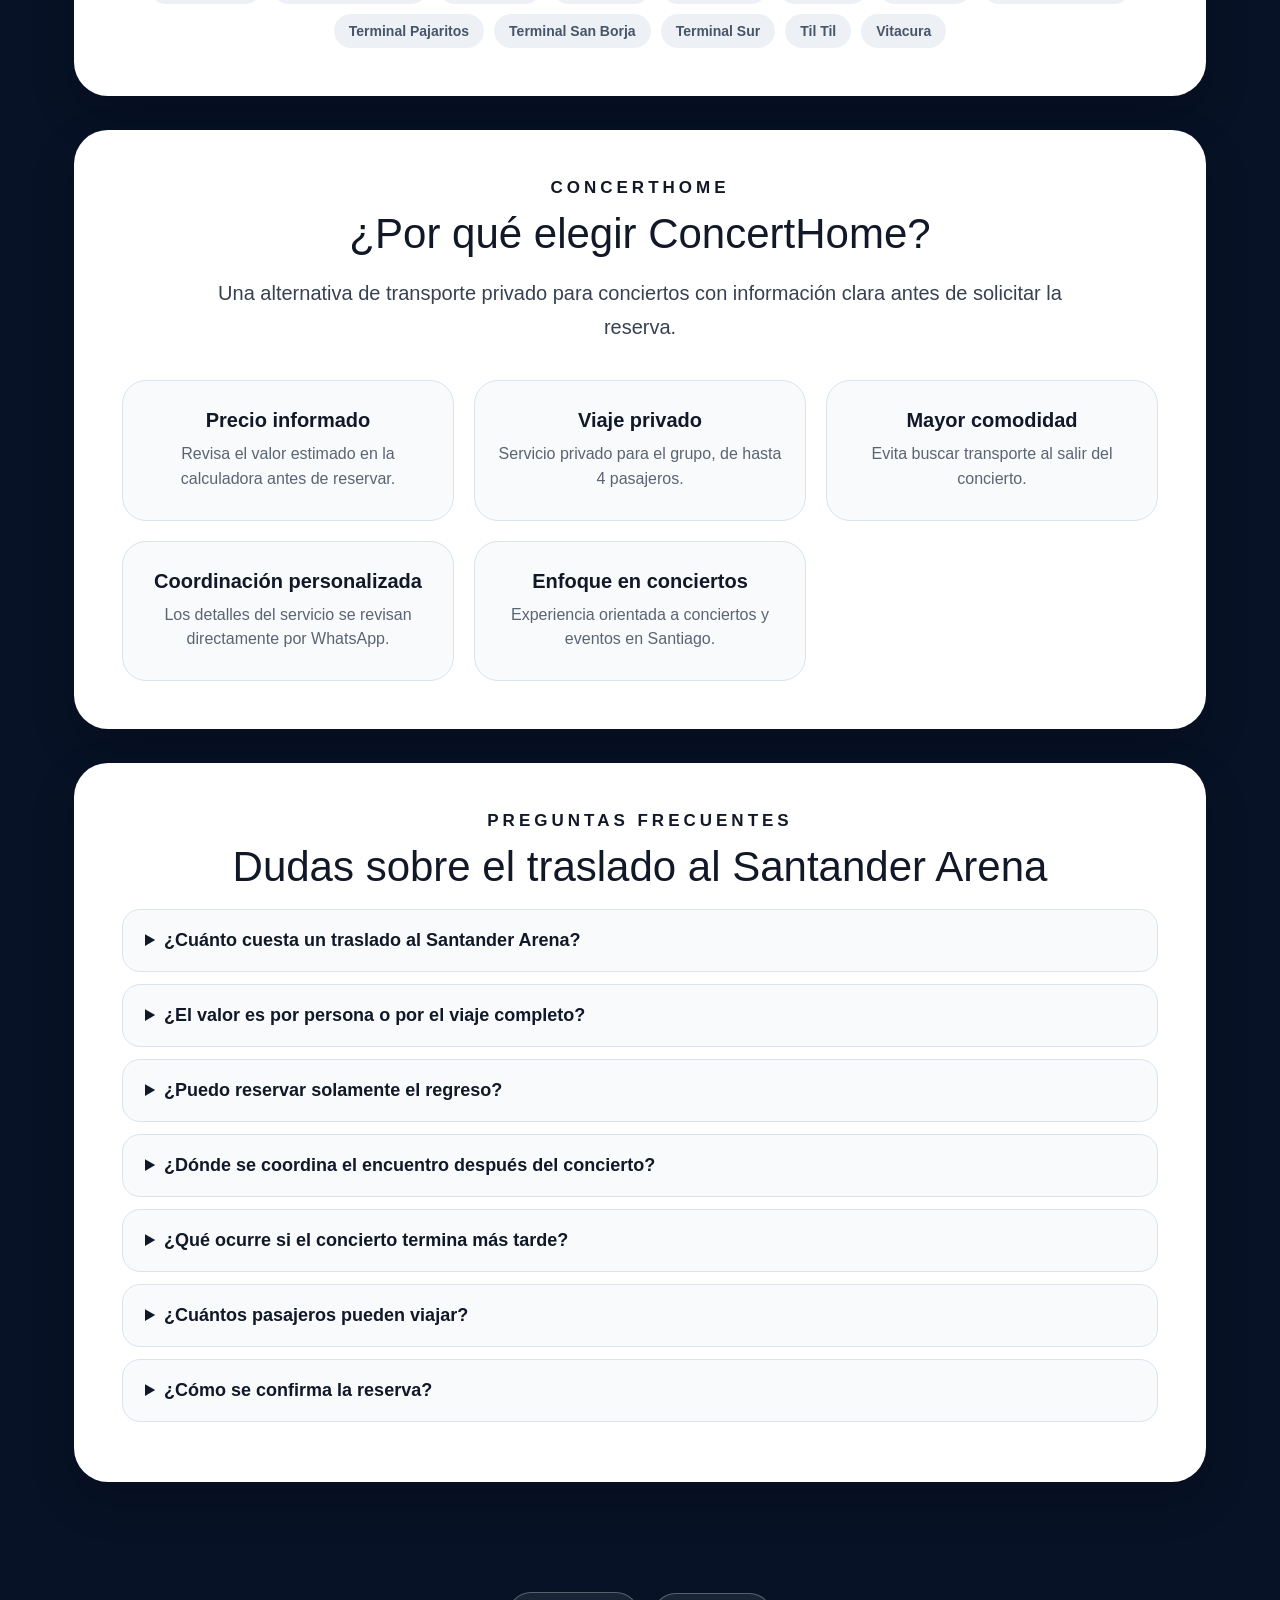
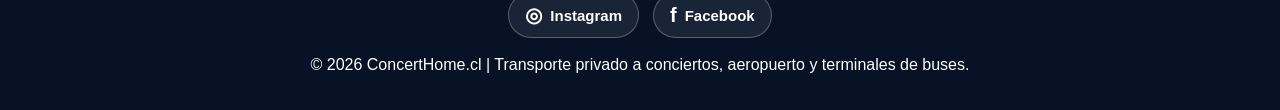
==== commit 7284cdda: "Actualiza recinto a Santander Arena y conserva enlace anterior" ====
--- a/traslado-movistar-arena.html
+++ b/traslado-movistar-arena.html
@@ -1,542 +1,14 @@
 <!DOCTYPE html>
 <html lang="es">
 <head>
-  <!-- Google Tag Manager -->
-  <script>
-  (function(w,d,s,l,i){w[l]=w[l]||[];w[l].push({'gtm.start':
-  new Date().getTime(),event:'gtm.js'});var f=d.getElementsByTagName(s)[0],
-  j=d.createElement(s),dl=l!='dataLayer'?'&l='+l:'';j.async=true;j.src=
-  'https://www.googletagmanager.com/gtm.js?id='+i+dl;f.parentNode.insertBefore(j,f);
-  })(window,document,'script','dataLayer','GTM-MF9P6RGQ');
-  </script>
-  <!-- End Google Tag Manager -->
   <meta charset="UTF-8">
   <meta name="viewport" content="width=device-width, initial-scale=1.0">
-  <title>Traslado al Movistar Arena en Santiago | ConcertHome</title>
-  <meta name="description" content="Cotiza tu traslado privado al Movistar Arena desde distintas comunas de Santiago. Viaja de ida, regreso o ida y vuelta con atención personalizada.">
-  <link rel="canonical" href="https://concerthome.cl/traslado-movistar-arena.html">
-  <meta property="og:type" content="website">
-  <meta property="og:locale" content="es_CL">
-  <meta property="og:site_name" content="ConcertHome">
-  <meta property="og:title" content="Traslado al Movistar Arena en Santiago | ConcertHome">
-  <meta property="og:description" content="Cotiza un traslado privado de ida, regreso o ida y vuelta al Movistar Arena desde distintas comunas de Santiago.">
-  <meta property="og:url" content="https://concerthome.cl/traslado-movistar-arena.html">
-  <meta property="og:image" content="https://concerthome.cl/fondo-concierto.jpg">
-  <meta property="og:image:alt" content="Concierto en vivo durante la noche">
-  <!-- Google tag (gtag.js) -->
-  <script async src="https://www.googletagmanager.com/gtag/js?id=G-GWZK04RYD7"></script>
-  <script>
-    window.dataLayer = window.dataLayer || [];
-    function gtag(){dataLayer.push(arguments);}
-    gtag('js', new Date());
-    gtag('config', 'G-GWZK04RYD7');
-  </script>
-  <script type="application/ld+json">
-  {
-    "@context": "https://schema.org",
-    "@type": "Service",
-    "name": "Traslado al Movistar Arena",
-    "description": "Traslado privado de ida, regreso o ida y vuelta al Movistar Arena desde comunas disponibles de Santiago.",
-    "provider": {
-      "@type": "Organization",
-      "name": "ConcertHome",
-      "url": "https://concerthome.cl/"
-    },
-    "areaServed": {
-      "@type": "AdministrativeArea",
-      "name": "Región Metropolitana de Santiago"
-    },
-    "serviceType": "Transporte privado para conciertos",
-    "url": "https://concerthome.cl/traslado-movistar-arena.html"
-  }
-  </script>
-  <script type="application/ld+json">
-  {
-    "@context": "https://schema.org",
-    "@type": "FAQPage",
-    "mainEntity": [
-      {
-        "@type": "Question",
-        "name": "¿Cuánto cuesta un traslado al Movistar Arena?",
-        "acceptedAnswer": {
-          "@type": "Answer",
-          "text": "El precio depende de la comuna y del tipo de servicio. La calculadora muestra el valor estimado antes de solicitar la reserva."
-        }
-      },
-      {
-        "@type": "Question",
-        "name": "¿El valor es por persona o por el viaje completo?",
-        "acceptedAnswer": {
-          "@type": "Answer",
-          "text": "El servicio admite hasta 4 pasajeros. Confirma por WhatsApp si el precio mostrado corresponde al viaje completo antes de reservar."
-        }
-      },
-      {
-        "@type": "Question",
-        "name": "¿Puedo reservar solamente el regreso?",
-        "acceptedAnswer": {
-          "@type": "Answer",
-          "text": "Sí. La calculadora permite seleccionar solo ida, solo regreso o ida y vuelta."
-        }
-      },
-      {
-        "@type": "Question",
-        "name": "¿Dónde se coordina el encuentro después del concierto?",
-        "acceptedAnswer": {
-          "@type": "Answer",
-          "text": "El punto de encuentro se coordina directamente por WhatsApp antes del servicio."
-        }
-      },
-      {
-        "@type": "Question",
-        "name": "¿Qué ocurre si el concierto termina más tarde?",
-        "acceptedAnswer": {
-          "@type": "Answer",
-          "text": "La coordinación considera el horario de término del evento. Consulta por WhatsApp las condiciones aplicables a cambios o retrasos."
-        }
-      },
-      {
-        "@type": "Question",
-        "name": "¿Cuántos pasajeros pueden viajar?",
-        "acceptedAnswer": {
-          "@type": "Answer",
-          "text": "El servicio tiene una capacidad máxima de 4 pasajeros."
-        }
-      },
-      {
-        "@type": "Question",
-        "name": "¿Cómo se confirma la reserva?",
-        "acceptedAnswer": {
-          "@type": "Answer",
-          "text": "Después de cotizar, la solicitud se envía por WhatsApp para coordinar y confirmar la reserva directamente con ConcertHome."
-        }
-      }
-    ]
-  }
-  </script>
-  <style>
-    * { box-sizing: border-box; margin: 0; padding: 0; }
-    html { scroll-behavior: smooth; }
-    body {
-      font-family: Arial, Helvetica, sans-serif;
-      background: #071226;
-      color: #111827;
-    }
-    .hero {
-      min-height: 640px;
-      background: linear-gradient(rgba(0,0,0,.55), rgba(0,0,0,.72)), url("fondo-concierto.jpg");
-      background-size: cover;
-      background-position: center;
-      padding: 48px 24px 110px;
-      text-align: center;
-      color: white;
-    }
-    .brand {
-      display: block;
-      max-width: 520px;
-      margin: 0 auto 52px;
-    }
-    .brand img {
-      display: block;
-      width: 100%;
-      height: auto;
-      object-fit: contain;
-    }
-    .hero-kicker {
-      color: #93c5fd;
-      letter-spacing: 4px;
-      font-size: 17px;
-      font-weight: 700;
-      margin-bottom: 22px;
-    }
-    .hero h1 {
-      color: #22c55e;
-      font-size: 56px;
-      line-height: 1.12;
-      max-width: 850px;
-      margin: 0 auto 24px;
-      font-weight: 800;
-    }
-    .hero p {
-      color: white;
-      font-size: 22px;
-      line-height: 1.65;
-      max-width: 850px;
-      margin: auto;
-    }
-    .hero-actions { margin-top: 32px; }
-    .page {
-      max-width: 1180px;
-      margin: -50px auto 0;
-      padding: 0 24px 40px;
-    }
-    .section-card {
-      background: white;
-      border-radius: 34px;
-      padding: 48px;
-      margin-bottom: 34px;
-      box-shadow: 0 18px 45px rgba(0,0,0,.18);
-    }
-    .eyebrow {
-      text-align: center;
-      letter-spacing: 4px;
-      font-weight: 700;
-      font-size: 17px;
-      margin-bottom: 12px;
-    }
-    .section-title {
-      text-align: center;
-      font-size: 42px;
-      margin-bottom: 18px;
-      font-weight: 500;
-    }
-    .section-text {
-      text-align: center;
-      font-size: 20px;
-      line-height: 1.7;
-      color: #374151;
-      max-width: 900px;
-      margin: 0 auto 36px;
-    }
-    .features {
-      display: grid;
-      grid-template-columns: repeat(3, 1fr);
-      gap: 20px;
-    }
-    .feature {
-      background: #f8fafc;
-      border: 1px solid #dbe3ee;
-      border-radius: 24px;
-      padding: 28px 22px;
-      text-align: center;
-    }
-    .feature h3 { font-size: 20px; margin-bottom: 10px; }
-    .feature p { color: #5b6472; font-size: 16px; line-height: 1.55; }
-    .feature .icon { font-size: 34px; margin-bottom: 14px; }
-    .form-group { margin-bottom: 24px; }
-    label {
-      display: block;
-      font-size: 17px;
-      font-weight: 700;
-      margin-bottom: 10px;
-    }
-    select, input {
-      width: 100%;
-      height: 62px;
-      border-radius: 18px;
-      border: 1px solid #cfd8e3;
-      padding: 0 22px;
-      font-size: 18px;
-      background: white;
-    }
-    select:focus, input:focus {
-      outline: none;
-      border-color: #2563eb;
-      box-shadow: 0 0 0 5px rgba(37,99,235,.15);
-    }
-    .grid-2 { display: grid; grid-template-columns: repeat(2, 1fr); gap: 26px; }
-    .inner-box {
-      background: #f8fafc;
-      border: 1px solid #dbe3ee;
-      border-radius: 28px;
-      padding: 30px;
-      margin-top: 24px;
-    }
-    .inner-box h3 { font-size: 26px; margin-bottom: 22px; }
-    .hidden { display: none; }
-    .summary {
-      background: linear-gradient(135deg, #eef7ff, #dcebff);
-      border: 1px solid #bfd8ff;
-      border-radius: 28px;
-      padding: 30px;
-      margin-top: 26px;
-    }
-    .summary h3 { font-size: 26px; margin-bottom: 16px; }
-    .summary p { font-size: 18px; margin: 8px 0; }
-    .summary span { color: #165dcc; font-weight: 700; }
-    .note { color: #5b6472; font-size: 14px !important; line-height: 1.5; margin-top: 16px !important; }
-    .actions { margin-top: 28px; }
-    .btn {
-      min-height: 62px;
-      border: 0;
-      border-radius: 999px;
-      padding: 17px 28px;
-      color: white;
-      text-decoration: none;
-      font-size: 19px;
-      font-weight: 800;
-      display: inline-flex;
-      align-items: center;
-      justify-content: center;
-      cursor: pointer;
-    }
-    .btn-primary { background: #1557e8; box-shadow: 0 12px 24px rgba(21,87,232,.28); }
-    .btn-whatsapp { background: #22c55e; width: 100%; }
-    .communes {
-      display: flex;
-      flex-wrap: wrap;
-      gap: 10px;
-      justify-content: center;
-    }
-    .commune {
-      background: #edf1f5;
-      color: #475569;
-      padding: 9px 15px;
-      border-radius: 999px;
-      font-weight: 700;
-      font-size: 14px;
-    }
-    .faq details {
-      background: #f8fafc;
-      border: 1px solid #dbe3ee;
-      border-radius: 18px;
-      padding: 20px 22px;
-      margin-bottom: 12px;
-    }
-    .faq summary { cursor: pointer; font-size: 18px; font-weight: 700; }
-    .faq p { color: #475569; line-height: 1.65; padding-top: 14px; }
-    .back-link { display: inline-block; color: #165dcc; font-weight: 700; margin-bottom: 26px; }
-    .whatsapp-float {
-      position: fixed;
-      right: 22px;
-      bottom: 22px;
-      background: #22c55e;
-      color: white;
-      text-decoration: none;
-      padding: 17px 28px;
-      border-radius: 999px;
-      font-size: 18px;
-      font-weight: 800;
-      box-shadow: 0 12px 30px rgba(0,0,0,.25);
-      z-index: 999;
-    }
-    footer { padding: 36px 24px; color: white; text-align: center; }
-    @media (max-width: 900px) {
-      .features { grid-template-columns: repeat(2, 1fr); }
-      .grid-2 { grid-template-columns: 1fr; }
-    }
-    @media (max-width: 600px) {
-      body { overflow-x: hidden; }
-      .hero { min-height: auto; padding: 30px 18px 70px; }
-      .brand { max-width: 260px; margin-bottom: 34px; }
-      .hero-kicker { font-size: 13px; line-height: 1.5; }
-      .hero h1 { font-size: 32px; }
-      .hero p { font-size: 17px; }
-      .page { margin-top: -30px; padding: 0 14px 30px; }
-      .section-card { padding: 27px 18px; border-radius: 20px; }
-      .section-title { font-size: 28px; }
-      .section-text { font-size: 16px; }
-      .features { grid-template-columns: 1fr; }
-      .inner-box { padding: 22px 16px; }
-      select, input { font-size: 16px; }
-      .btn { width: 100%; font-size: 16px; }
-      .whatsapp-float { right: 12px; bottom: 12px; padding: 12px 18px; font-size: 15px; }
-    }
-  </style>
+  <title>Traslado al Santander Arena | ConcertHome</title>
+  <link rel="canonical" href="https://concerthome.cl/traslado-santander-arena.html">
+  <meta http-equiv="refresh" content="0; url=traslado-santander-arena.html">
+  <script>window.location.replace('traslado-santander-arena.html' + window.location.search + window.location.hash);</script>
 </head>
 <body>
-  <!-- Google Tag Manager (noscript) -->
-  <noscript><iframe src="https://www.googletagmanager.com/ns.html?id=GTM-MF9P6RGQ"
-  height="0" width="0" style="display:none;visibility:hidden"></iframe></noscript>
-  <!-- End Google Tag Manager (noscript) -->
-
-  <header class="hero">
-    <a class="brand" href="index.html" aria-label="Volver al inicio de ConcertHome">
-      <img src="logo.png.png" alt="ConcertHome">
-    </a>
-    <div class="hero-kicker">TRANSPORTE PRIVADO PARA CONCIERTOS</div>
-    <h1>Traslado al Movistar Arena en Santiago</h1>
-    <p>Viaja de forma cómoda y segura a tus conciertos en el Movistar Arena con ConcertHome. Ofrecemos traslados privados de ida, regreso o ida y vuelta desde distintas comunas de Santiago, con reserva anticipada y atención personalizada.</p>
-    <div class="hero-actions">
-      <a class="btn btn-primary" href="#cotizar">Cotizar traslado al Movistar Arena</a>
-    </div>
-  </header>
-
-  <a class="whatsapp-float" id="whatsappFloat" href="https://wa.me/56965195972?text=Hola%2C%20quiero%20cotizar%20un%20traslado%20al%20Movistar%20Arena." target="_blank" rel="noopener" onclick="gtag('event', 'whatsapp_click');">WhatsApp</a>
-
-  <main class="page">
-    <section class="section-card">
-      <a class="back-link" href="index.html">← Volver al inicio</a>
-      <div class="eyebrow">SERVICIO</div>
-      <h2 class="section-title">¿Qué incluye el servicio?</h2>
-      <p class="section-text">Un transporte al Movistar Arena pensado para disfrutar el evento con una coordinación directa y sencilla.</p>
-      <div class="features">
-        <article class="feature"><div class="icon">🚗</div><h3>Traslado privado</h3><p>Viaje privado para tu grupo, con capacidad máxima de 4 pasajeros.</p></article>
-        <article class="feature"><div class="icon">↔️</div><h3>Servicio flexible</h3><p>Elige solo ida, solo regreso o traslado ida y vuelta Movistar Arena.</p></article>
-        <article class="feature"><div class="icon">📍</div><h3>Retiro coordinado</h3><p>Retiro desde la dirección indicada y coordinación del horario antes del evento.</p></article>
-        <article class="feature"><div class="icon">🕐</div><h3>Regreso coordinado</h3><p>Espera y coordinación para el regreso después del concierto.</p></article>
-        <article class="feature"><div class="icon">📲</div><h3>Atención directa</h3><p>Comunicación personalizada por WhatsApp para solicitar la reserva.</p></article>
-        <article class="feature"><div class="icon">🎵</div><h3>Especialistas en eventos</h3><p>Un traslado a conciertos en Santiago enfocado en comodidad y seguridad.</p></article>
-      </div>
-    </section>
-
-    <section class="section-card" id="cotizar">
-      <div class="eyebrow">COTIZACIÓN</div>
-      <h2 class="section-title">Cotiza tu traslado</h2>
-      <p class="section-text">Selecciona el tipo de servicio y la comuna. El recinto ya está configurado como Movistar Arena.</p>
-      <div class="form-group">
-        <label for="tipoServicio">Tipo de servicio</label>
-        <select id="tipoServicio">
-          <option value="ida">Solo ida</option>
-          <option value="regreso" selected>Solo regreso</option>
-          <option value="ida_vuelta">Ida y vuelta</option>
-        </select>
-      </div>
-      <div class="inner-box" id="bloqueIda">
-        <h3>Lugar de salida</h3>
-        <div class="grid-2">
-          <div class="form-group">
-            <label for="comunaIda">Comuna de salida</label>
-            <select id="comunaIda"><option value="">Seleccione comuna</option></select>
-          </div>
-          <div class="form-group">
-            <label for="direccionIda">Dirección exacta de salida</label>
-            <input id="direccionIda" type="text" placeholder="Ej: Gran Avenida 1234">
-          </div>
-        </div>
-      </div>
-      <div class="inner-box" id="bloqueRegreso">
-        <h3>Lugar de regreso</h3>
-        <div class="grid-2">
-          <div class="form-group">
-            <label for="comunaRegreso">Comuna de regreso</label>
-            <select id="comunaRegreso"><option value="">Seleccione comuna</option></select>
-          </div>
-          <div class="form-group">
-            <label for="direccionRegreso">Dirección exacta de regreso</label>
-            <input id="direccionRegreso" type="text" placeholder="Ej: Av. Principal 456">
-          </div>
-        </div>
-      </div>
-      <div class="summary" aria-live="polite">
-        <h3>Resumen de valores</h3>
-        <p>Recinto: <span>Movistar Arena</span></p>
-        <p>Valor ida: <span id="valorIda">$0</span></p>
-        <p>Valor regreso: <span id="valorRegreso">$0</span></p>
-        <p>Total final: <span id="valorTotal">$0</span></p>
-        <p class="note">El valor puede variar según comuna y tipo de servicio. Confirma los detalles por WhatsApp antes de reservar.</p>
-      </div>
-      <div class="actions">
-        <a class="btn btn-whatsapp" id="btnWhatsapp" href="https://wa.me/56965195972?text=Hola%2C%20quiero%20cotizar%20un%20traslado%20al%20Movistar%20Arena." target="_blank" rel="noopener" onclick="gtag('event', 'whatsapp_click');">Cotizar traslado al Movistar Arena</a>
-      </div>
-    </section>
-
-    <section class="section-card">
-      <div class="eyebrow">COBERTURA</div>
-      <h2 class="section-title">Comunas desde donde realizamos traslados</h2>
-      <p class="section-text">Estas son las ubicaciones disponibles actualmente en la calculadora de ConcertHome.</p>
-      <div class="communes" id="listaComunas"></div>
-    </section>
-
-    <section class="section-card">
-      <div class="eyebrow">CONCERTHOME</div>
-      <h2 class="section-title">¿Por qué elegir ConcertHome?</h2>
-      <p class="section-text">Una alternativa de transporte privado para conciertos con información clara antes de solicitar la reserva.</p>
-      <div class="features">
-        <article class="feature"><h3>Precio informado</h3><p>Revisa el valor estimado en la calculadora antes de reservar.</p></article>
-        <article class="feature"><h3>Viaje privado</h3><p>Servicio privado para el grupo, de hasta 4 pasajeros.</p></article>
-        <article class="feature"><h3>Mayor comodidad</h3><p>Evita buscar transporte al salir del concierto.</p></article>
-        <article class="feature"><h3>Coordinación personalizada</h3><p>Los detalles del servicio se revisan directamente por WhatsApp.</p></article>
-        <article class="feature"><h3>Enfoque en conciertos</h3><p>Experiencia orientada a conciertos y eventos en Santiago.</p></article>
-      </div>
-    </section>
-
-    <section class="section-card faq">
-      <div class="eyebrow">PREGUNTAS FRECUENTES</div>
-      <h2 class="section-title">Dudas sobre el traslado al Movistar Arena</h2>
-      <details><summary>¿Cuánto cuesta un traslado al Movistar Arena?</summary><p>El precio depende de la comuna y del tipo de servicio. Usa la calculadora para conocer el valor estimado antes de solicitar la reserva.</p></details>
-      <!-- CONFIRMAR: indicar expresamente si todas las tarifas corresponden al vehículo completo. -->
-      <details><summary>¿El valor es por persona o por el viaje completo?</summary><p>El servicio admite hasta 4 pasajeros. Confirma por WhatsApp si el precio mostrado corresponde al viaje completo antes de reservar.</p></details>
-      <details><summary>¿Puedo reservar solamente el regreso?</summary><p>Sí. La calculadora permite seleccionar solo ida, solo regreso o ida y vuelta.</p></details>
-      <!-- CONFIRMAR: definir el punto o procedimiento habitual de encuentro después de cada evento. -->
-      <details><summary>¿Dónde se coordina el encuentro después del concierto?</summary><p>El punto de encuentro se coordina directamente por WhatsApp antes del servicio.</p></details>
-      <!-- CONFIRMAR: definir tolerancia de espera y posibles cargos ante retrasos del evento. -->
-      <details><summary>¿Qué ocurre si el concierto termina más tarde?</summary><p>La coordinación considera el horario de término del evento. Consulta por WhatsApp las condiciones aplicables a cambios o retrasos.</p></details>
-      <details><summary>¿Cuántos pasajeros pueden viajar?</summary><p>El servicio tiene una capacidad máxima de 4 pasajeros.</p></details>
-      <!-- CONFIRMAR: definir si se exige abono, comprobante u otro requisito para confirmar. -->
-      <details><summary>¿Cómo se confirma la reserva?</summary><p>Después de cotizar, la solicitud se envía por WhatsApp para coordinar y confirmar la reserva directamente con ConcertHome.</p></details>
-    </section>
-  </main>
-
-  <footer>© 2026 ConcertHome.cl | Transporte privado a conciertos, aeropuerto y terminales de buses.</footer>
-  <script src="concert-home-data.js"></script>
-  <script>
-    const tipoServicio = document.getElementById("tipoServicio");
-    const comunaIda = document.getElementById("comunaIda");
-    const comunaRegreso = document.getElementById("comunaRegreso");
-    const direccionIda = document.getElementById("direccionIda");
-    const direccionRegreso = document.getElementById("direccionRegreso");
-    const bloqueIda = document.getElementById("bloqueIda");
-    const bloqueRegreso = document.getElementById("bloqueRegreso");
-    const valorIda = document.getElementById("valorIda");
-    const valorRegreso = document.getElementById("valorRegreso");
-    const valorTotal = document.getElementById("valorTotal");
-    const btnWhatsapp = document.getElementById("btnWhatsapp");
-    const whatsappFloat = document.getElementById("whatsappFloat");
-
-    function formatoCLP(valor) {
-      return "$" + valor.toLocaleString("es-CL");
-    }
-
-    function cargarComunas() {
-      const comunas = Object.keys(preciosComunas).sort((a, b) => a.localeCompare(b, "es"));
-      comunas.forEach((comuna) => {
-        [comunaIda, comunaRegreso].forEach((select) => {
-          const option = document.createElement("option");
-          option.value = comuna;
-          option.textContent = comuna;
-          select.appendChild(option);
-        });
-        const item = document.createElement("span");
-        item.className = "commune";
-        item.textContent = comuna;
-        document.getElementById("listaComunas").appendChild(item);
-      });
-    }
-
-    function actualizarVista() {
-      const tipo = tipoServicio.value;
-      bloqueIda.classList.toggle("hidden", tipo === "regreso");
-      bloqueRegreso.classList.toggle("hidden", tipo === "ida");
-      calcular();
-    }
-
-    function calcular() {
-      const tipo = tipoServicio.value;
-      const ida = (tipo === "ida" || tipo === "ida_vuelta") ? (preciosComunas[comunaIda.value] || 0) : 0;
-      const regreso = (tipo === "regreso" || tipo === "ida_vuelta") ? (preciosComunas[comunaRegreso.value] || 0) : 0;
-      const total = ida + regreso;
-      valorIda.textContent = formatoCLP(ida);
-      valorRegreso.textContent = formatoCLP(regreso);
-      valorTotal.textContent = cotizacionCompleta() ? formatoCLP(total) : "Selecciona las comunas de cada trayecto";
-
-      const mensaje = [
-        "Hola, quiero cotizar un traslado al Movistar Arena.",
-        "",
-        "Tipo de servicio: " + tipoServicio.options[tipoServicio.selectedIndex].text,
-        "Comuna de ida: " + (comunaIda.value || "No aplica"),
-        "Dirección ida: " + (direccionIda.value || "No indicada"),
-        "Comuna de regreso: " + (comunaRegreso.value || "No aplica"),
-        "Dirección regreso: " + (direccionRegreso.value || "No indicada"),
-        "",
-        "Valor ida: " + formatoCLP(ida),
-        "Valor regreso: " + formatoCLP(regreso),
-        "Total estimado: " + formatoCLP(total)
-      ].join("\n");
-      const link = "https://wa.me/" + telefonoWhatsApp + "?text=" + encodeURIComponent(mensaje);
-      btnWhatsapp.href = link;
-      whatsappFloat.href = link;
-    }
-
-    tipoServicio.addEventListener("change", actualizarVista);
-    comunaIda.addEventListener("change", calcular);
-    comunaRegreso.addEventListener("change", calcular);
-    direccionIda.addEventListener("input", calcular);
-    direccionRegreso.addEventListener("input", calcular);
-    protegerCotizacion();
-    cargarComunas();
-    actualizarVista();
-  </script>
+  <p><a href="traslado-santander-arena.html">Continuar a traslado al Santander Arena</a></p>
 </body>
-</html>
-
+</html>
